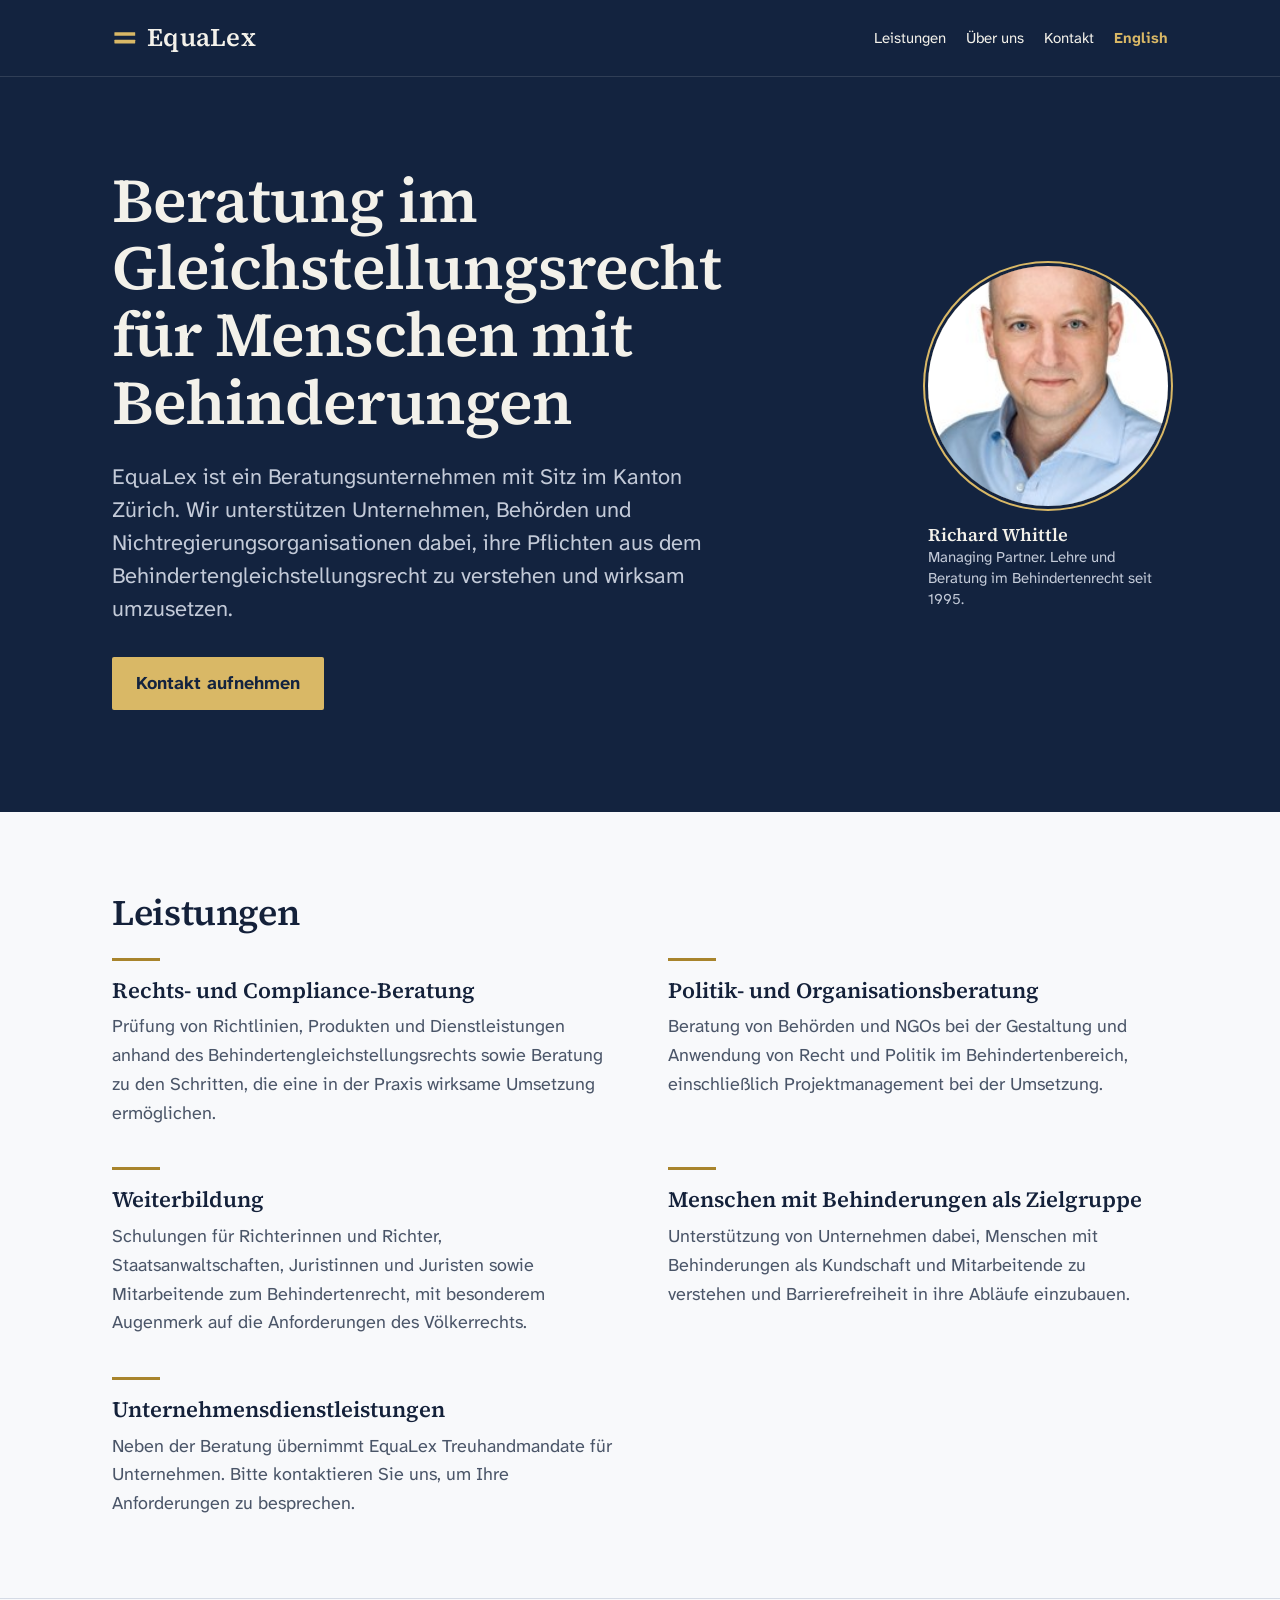
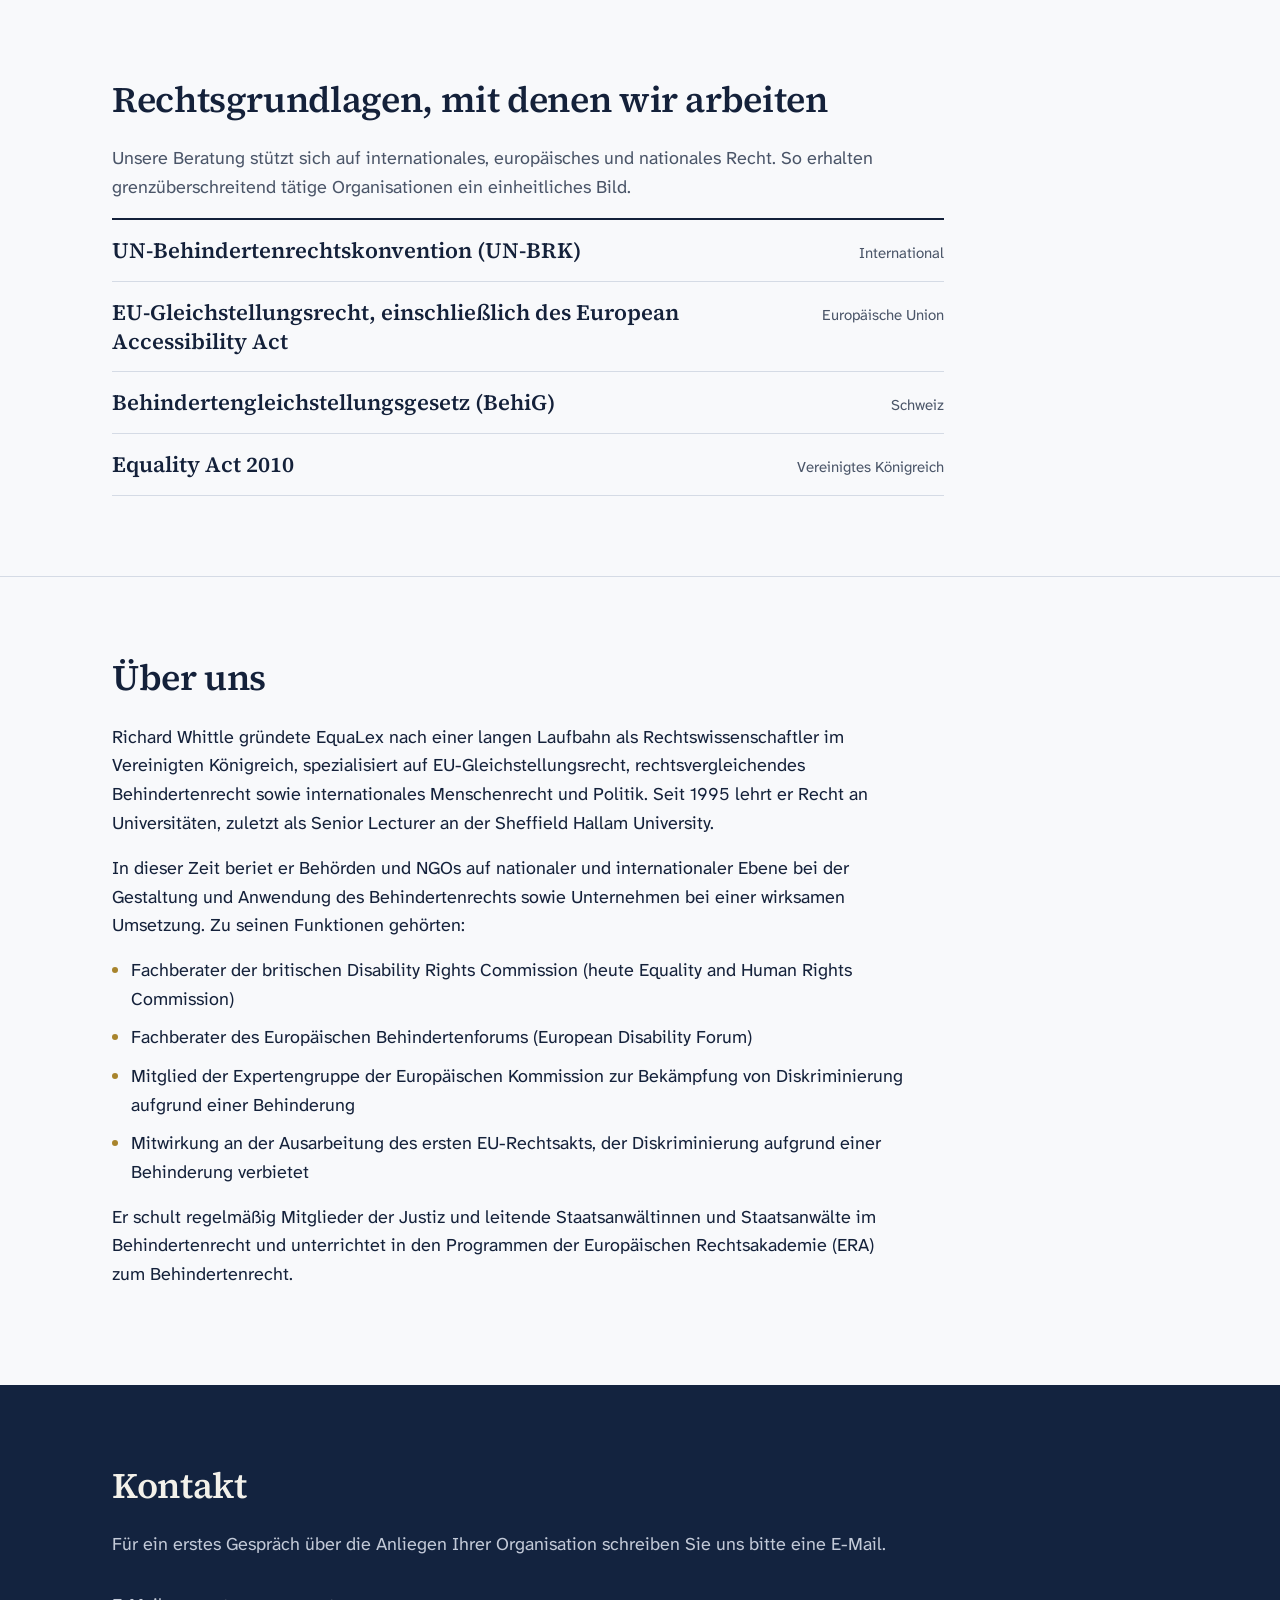
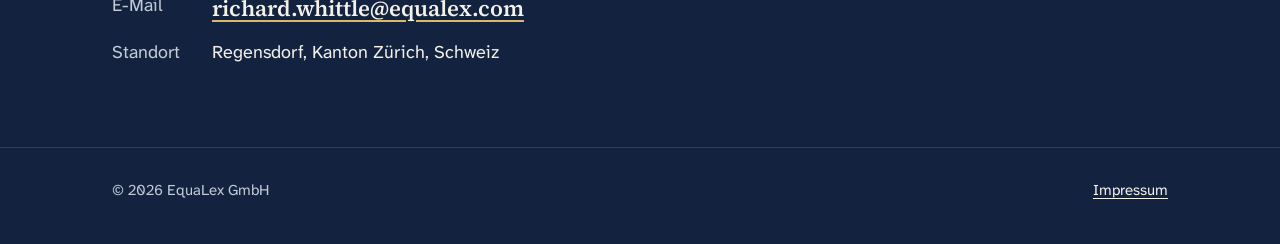
==== de/index.html @ 1d945322 "Use richard.whittle@equalex.com as contact address; add CNAME for equalex.com Co-Authored-By: Claude" ====
<!doctype html>
<html lang="de">
<head>
<meta charset="utf-8">
<meta name="viewport" content="width=device-width, initial-scale=1, viewport-fit=cover">
<title>EquaLex – Beratung im Behindertengleichstellungsrecht</title>
<meta name="description" content="EquaLex ist ein Schweizer Beratungsunternehmen für Unternehmen, Behörden und NGOs im Bereich Gleichstellungsrecht für Menschen mit Behinderungen.">
<meta name="theme-color" content="#13233f">
<link rel="alternate" hreflang="en" href="https://equalex.com/">
<link rel="alternate" hreflang="de" href="https://equalex.com/de/">
<link rel="alternate" hreflang="x-default" href="https://equalex.com/">
<link rel="icon" href="../assets/favicon.svg" type="image/svg+xml">
<link rel="preload" href="../assets/fonts/source-serif-4-latin-600-normal.woff2" as="font" type="font/woff2" crossorigin>
<link rel="stylesheet" href="../assets/style.css">
</head>
<body>
<a class="skip" href="#main">Zum Inhalt springen</a>
<div class="band">
<header class="site-header">
  <div class="wrap">
    <a class="wordmark" href="./" aria-label="EquaLex – Startseite"><svg viewBox="0 0 32 32" aria-hidden="true" focusable="false"><rect x="3" y="9" width="26" height="4.5" rx="0.5" fill="#d9b866"/><rect x="3" y="18.5" width="26" height="4.5" rx="0.5" fill="#d9b866"/></svg><span>EquaLex</span></a>
    <nav class="site-nav" aria-label="Hauptnavigation">
      <ul>
        <li><a href="#leistungen">Leistungen</a></li>
        <li><a href="#ueber-uns">Über uns</a></li>
        <li><a href="#kontakt">Kontakt</a></li>
        <li class="lang"><a href="../" hreflang="en" lang="en">English</a></li>
      </ul>
    </nav>
  </div>
</header>
<main id="main">
  <div class="wrap hero">
    <div>
      <h1>Beratung im Gleichstellungsrecht für Menschen mit Behinderungen</h1>
      <p class="intro">EquaLex ist ein Beratungsunternehmen mit Sitz im Kanton Zürich. Wir unterstützen Unternehmen, Behörden und Nichtregierungsorganisationen dabei, ihre Pflichten aus dem Behindertengleichstellungsrecht zu verstehen und wirksam umzusetzen.</p>
      <a class="button" href="#kontakt">Kontakt aufnehmen</a>
    </div>
    <figure>
      <img src="../assets/img/richard-whittle.jpg" alt="Porträt von Richard Whittle" width="200" height="200">
      <figcaption><strong>Richard Whittle</strong>Managing Partner. Lehre und Beratung im Behindertenrecht seit 1995.</figcaption>
    </figure>
  </div>
</div>

  <section id="leistungen" aria-labelledby="services-h">
    <div class="wrap">
      <h2 id="services-h">Leistungen</h2>
      <ul class="services">
        <li>
          <h3>Rechts- und Compliance-Beratung</h3>
          <p>Prüfung von Richtlinien, Produkten und Dienstleistungen anhand des Behindertengleichstellungsrechts sowie Beratung zu den Schritten, die eine in der Praxis wirksame Umsetzung ermöglichen.</p>
        </li>
        <li>
          <h3>Politik- und Organisationsberatung</h3>
          <p>Beratung von Behörden und NGOs bei der Gestaltung und Anwendung von Recht und Politik im Behindertenbereich, einschließlich Projektmanagement bei der Umsetzung.</p>
        </li>
        <li>
          <h3>Weiterbildung</h3>
          <p>Schulungen für Richterinnen und Richter, Staatsanwaltschaften, Juristinnen und Juristen sowie Mitarbeitende zum Behindertenrecht, mit besonderem Augenmerk auf die Anforderungen des Völkerrechts.</p>
        </li>
        <li>
          <h3>Menschen mit Behinderungen als Zielgruppe</h3>
          <p>Unterstützung von Unternehmen dabei, Menschen mit Behinderungen als Kundschaft und Mitarbeitende zu verstehen und Barrierefreiheit in ihre Abläufe einzubauen.</p>
        </li>
        <li>
          <h3>Unternehmensdienstleistungen</h3>
          <p>Neben der Beratung übernimmt EquaLex Treuhandmandate für Unternehmen. Bitte kontaktieren Sie uns, um Ihre Anforderungen zu besprechen.</p>
        </li>
      </ul>
    </div>
  </section>

  <section aria-labelledby="frameworks-h">
    <div class="wrap">
      <h2 id="frameworks-h">Rechtsgrundlagen, mit denen wir arbeiten</h2>
      <p class="lead">Unsere Beratung stützt sich auf internationales, europäisches und nationales Recht. So erhalten grenzüberschreitend tätige Organisationen ein einheitliches Bild.</p>
      <ul class="frameworks">
        <li><span class="name">UN-Behindertenrechtskonvention (UN-BRK)</span><span class="scope">International</span></li>
        <li><span class="name">EU-Gleichstellungsrecht, einschließlich des European Accessibility Act</span><span class="scope">Europäische Union</span></li>
        <li><span class="name">Behindertengleichstellungsgesetz (BehiG)</span><span class="scope">Schweiz</span></li>
        <li><span class="name">Equality Act 2010</span><span class="scope">Vereinigtes Königreich</span></li>
      </ul>
    </div>
  </section>

  <section id="ueber-uns" aria-labelledby="about-h">
    <div class="wrap">
      <h2 id="about-h">Über uns</h2>
      <div class="bio">
        <p>Richard Whittle gründete EquaLex nach einer langen Laufbahn als Rechtswissenschaftler im Vereinigten Königreich, spezialisiert auf EU-Gleichstellungsrecht, rechtsvergleichendes Behindertenrecht sowie internationales Menschenrecht und Politik. Seit 1995 lehrt er Recht an Universitäten, zuletzt als Senior Lecturer an der Sheffield Hallam University.</p>
        <p>In dieser Zeit beriet er Behörden und NGOs auf nationaler und internationaler Ebene bei der Gestaltung und Anwendung des Behindertenrechts sowie Unternehmen bei einer wirksamen Umsetzung. Zu seinen Funktionen gehörten:</p>
        <ul>
            <li>Fachberater der britischen Disability Rights Commission (heute Equality and Human Rights Commission)</li>
            <li>Fachberater des Europäischen Behindertenforums (European Disability Forum)</li>
            <li>Mitglied der Expertengruppe der Europäischen Kommission zur Bekämpfung von Diskriminierung aufgrund einer Behinderung</li>
            <li>Mitwirkung an der Ausarbeitung des ersten EU-Rechtsakts, der Diskriminierung aufgrund einer Behinderung verbietet</li>
        </ul>
        <p>Er schult regelmäßig Mitglieder der Justiz und leitende Staatsanwältinnen und Staatsanwälte im Behindertenrecht und unterrichtet in den Programmen der Europäischen Rechtsakademie (ERA) zum Behindertenrecht.</p>
      </div>
    </div>
  </section>

  <section id="kontakt" class="contact" aria-labelledby="contact-h">
    <div class="wrap">
      <h2 id="contact-h">Kontakt</h2>
      <p class="lead">Für ein erstes Gespräch über die Anliegen Ihrer Organisation schreiben Sie uns bitte eine E-Mail.</p>
      <dl>
        <dt>E-Mail</dt>
        <dd><a class="email" href="mailto:richard.whittle@equalex.com">richard.whittle@equalex.com</a></dd>
        <dt>Standort</dt>
        <dd>Regensdorf, Kanton Zürich, Schweiz</dd>
      </dl>
    </div>
  </section>
</main>
<footer class="site-footer">
  <div class="wrap">
    <p>© 2026 EquaLex GmbH</p>
    <p><a href="impressum.html">Impressum</a></p>
  </div>
</footer>
</body>
</html>
---- assets/style.css ----
/* Layout: navy "chambers" band for header + hero, then a single left-aligned reading column;
   services in two columns under short gold rules; frameworks set like a table of authorities. */
@font-face { font-family: "Atkinson Hyperlegible Next"; font-weight: 400; font-style: normal; font-display: swap;
  src: url("fonts/atkinson-hyperlegible-next-latin-400-normal.woff2") format("woff2"),
       url("fonts/atkinson-hyperlegible-next-latin-ext-400-normal.woff2") format("woff2"); }
@font-face { font-family: "Atkinson Hyperlegible Next"; font-weight: 700; font-style: normal; font-display: swap;
  src: url("fonts/atkinson-hyperlegible-next-latin-700-normal.woff2") format("woff2"),
       url("fonts/atkinson-hyperlegible-next-latin-ext-700-normal.woff2") format("woff2"); }
@font-face { font-family: "Source Serif 4"; font-weight: 600; font-style: normal; font-display: swap;
  src: url("fonts/source-serif-4-latin-600-normal.woff2") format("woff2"),
       url("fonts/source-serif-4-latin-ext-600-normal.woff2") format("woff2"); }

:root {
  /* Colour (all text pairs at WCAG AAA, 7:1 or better) */
  --paper: #f8f9fb;
  --ink: #14213a;
  --ink-soft: #4a5568;
  --link: #1d4b8f;
  --rule: #d5dbe5;
  --gold-rule: #a8842c;
  --band: #13233f;
  --band-ink: #f3f1ea;
  --band-soft: #c3cad8;
  --gold: #d9b866;
  --focus: #c2410c;
  --band-focus: #ffd27a;
  /* Type */
  --serif: "Source Serif 4", "Source Serif Pro", Georgia, "Times New Roman", serif;
  --sans: "Atkinson Hyperlegible Next", "Atkinson Hyperlegible", Verdana, "Segoe UI", sans-serif;
  --measure: 66ch;
  --step--1: 0.9375rem;
  --step-0: 1.125rem;
  --step-1: 1.375rem;
  --step-2: clamp(1.75rem, 1.4rem + 1.4vw, 2.25rem);
  --step-3: clamp(2.3rem, 1.5rem + 3.6vw, 3.9rem);
  color-scheme: light;
}
@media (prefers-color-scheme: dark) {
  :root:not([data-theme="light"]) {
    --paper: #0f1a2c; --ink: #e9edf3; --ink-soft: #aab4c5; --link: #9cc0ff; --rule: #273652;
    --gold-rule: #b8964a; --band: #0a1322; --band-ink: #f3f1ea; --band-soft: #c3cad8; --gold: #d9b866;
    --focus: #ffb37a; --band-focus: #ffd27a; color-scheme: dark;
  }
}
:root[data-theme="dark"] {
  --paper: #0f1a2c; --ink: #e9edf3; --ink-soft: #aab4c5; --link: #9cc0ff; --rule: #273652;
  --gold-rule: #b8964a; --band: #0a1322; --band-ink: #f3f1ea; --band-soft: #c3cad8; --gold: #d9b866;
  --focus: #ffb37a; --band-focus: #ffd27a; color-scheme: dark;
}

*, *::before, *::after { box-sizing: border-box; }
body {
  margin: 0;
  background: var(--paper);
  color: var(--ink);
  font-family: var(--sans);
  font-size: var(--step-0);
  line-height: 1.6;
  -webkit-text-size-adjust: 100%;
}
img { max-width: 100%; height: auto; }
.wrap { max-width: 72rem; margin-inline: auto; padding-inline: clamp(1rem, 4vw, 3rem); }

a { color: var(--link); text-underline-offset: 0.18em; text-decoration-thickness: 0.08em; }
a:hover { text-decoration-thickness: 0.16em; }
:focus-visible { outline: 3px solid var(--focus); outline-offset: 3px; border-radius: 2px; }

.skip { position: absolute; left: 1rem; top: -100px; z-index: 10; background: var(--gold); color: var(--band);
  font-weight: 700; padding: 0.7rem 1rem; }
.skip:focus { top: calc(env(safe-area-inset-top, 0px) + 1rem); }

h1, h2, h3 { font-family: var(--serif); font-weight: 600; text-wrap: balance; }
h2 { font-size: var(--step-2); line-height: 1.15; margin: 0 0 1.5rem; letter-spacing: -0.01em; }
h3 { font-size: var(--step-1); line-height: 1.25; margin: 0 0 0.5rem; }
p { margin: 0 0 1rem; }

/* ---------- Navy band: header + hero ---------- */
.band { background: var(--band); color: var(--band-ink); }
.band a { color: var(--band-ink); }
.band :focus-visible { outline-color: var(--band-focus); }

.site-header .wrap {
  display: flex; flex-wrap: wrap; align-items: center; justify-content: space-between;
  gap: 0.5rem 2rem; padding-block: 1rem;
}
.site-header { border-bottom: 1px solid rgb(255 255 255 / 0.12); }

/* Wordmark: two equal bars (equality) beside the name set in the serif */
.wordmark { display: inline-flex; align-items: center; gap: 0.6rem; text-decoration: none; color: var(--band-ink);
  min-height: 44px; }
.wordmark svg { width: 1.6rem; height: 1.6rem; flex: none; }
.wordmark span { font-family: var(--serif); font-weight: 600; font-size: 1.6rem; letter-spacing: 0.01em; line-height: 1; }

.site-nav ul { display: flex; flex-wrap: wrap; gap: 0 1.25rem; list-style: none; margin: 0; padding: 0; font-size: var(--step--1); }
.site-nav a { display: inline-flex; align-items: center; min-height: 44px; text-decoration: none; }
.site-nav a:hover { text-decoration: underline; text-decoration-color: var(--gold); }
.site-nav .lang a { color: var(--gold); font-weight: 700; }

.hero { display: grid; gap: 2rem 4rem; align-items: center; padding-block: clamp(2.5rem, 7vw, 6rem) clamp(3rem, 8vw, 6.5rem);
  grid-template-columns: minmax(0, 1fr); }
@media (min-width: 52rem) { .hero { grid-template-columns: minmax(0, 1fr) 15rem; } }
.hero h1 { font-size: var(--step-3); line-height: 1.08; letter-spacing: -0.015em; margin: 0 0 1.5rem; max-width: 18ch; }
.hero .intro { font-size: var(--step-1); line-height: 1.5; color: var(--band-soft); max-width: 40rem; margin: 0 0 2rem; }
.hero .button { display: inline-flex; align-items: center; min-height: 48px; padding: 0.75rem 1.5rem;
  background: var(--gold); color: var(--band); font-weight: 700; text-decoration: none; border-radius: 2px; }
.hero .button:hover { text-decoration: underline; }

.hero figure { margin: 0; order: -1; }
@media (min-width: 52rem) { .hero figure { order: 0; } }
.hero figure img { display: block; width: 7.5rem; aspect-ratio: 1; object-fit: cover; border-radius: 50%;
  box-shadow: 0 0 0 3px var(--band), 0 0 0 5px var(--gold); }
@media (min-width: 52rem) { .hero figure img { width: 100%; } }
.hero figcaption { margin-top: 1rem; font-size: var(--step--1); color: var(--band-soft); line-height: 1.4; }
.hero figcaption strong { display: block; color: var(--band-ink); font-family: var(--serif); font-weight: 600; font-size: var(--step-0); }
@media (max-width: 51.99rem) {
  .hero figure { display: flex; align-items: center; gap: 1rem; }
  .hero figcaption { margin: 0; }
}

/* ---------- Content sections ---------- */
section { padding-block: clamp(3rem, 7vw, 5rem); }
section + section { border-top: 1px solid var(--rule); }
.lead { max-width: var(--measure); color: var(--ink-soft); }

.services { list-style: none; margin: 0; padding: 0; display: grid; gap: 2.5rem 3.5rem;
  grid-template-columns: repeat(auto-fit, minmax(min(100%, 26rem), 1fr)); }
.services li { min-width: 0; }
.services li::before { content: ""; display: block; width: 3rem; height: 3px; background: var(--gold-rule); margin-bottom: 1rem; }
.services p { color: var(--ink-soft); margin: 0; max-width: 52ch; }

/* Table of authorities */
.frameworks { list-style: none; margin: 0; padding: 0; max-width: 52rem; }
.frameworks li { display: grid; grid-template-columns: minmax(0, 1fr) auto; gap: 0.15rem 2rem; align-items: baseline;
  padding-block: 1rem; border-bottom: 1px solid var(--rule); }
.frameworks li:first-child { border-top: 2px solid var(--ink); }
.frameworks .name { font-family: var(--serif); font-weight: 600; font-size: var(--step-1); line-height: 1.3; }
.frameworks .scope { color: var(--ink-soft); font-size: var(--step--1); text-align: right; }
@media (max-width: 34rem) {
  .frameworks li { grid-template-columns: 1fr; }
  .frameworks .scope { text-align: left; }
}

.bio { max-width: var(--measure); }
.bio ul { padding-left: 1.2rem; margin: 0 0 1rem; }
.bio li { margin-bottom: 0.6rem; }
.bio li::marker { color: var(--gold-rule); }

/* Contact: back on the navy band */
.contact { background: var(--band); color: var(--band-ink); border-top: 0; }
.contact .lead { color: var(--band-soft); }
.contact a { color: var(--band-ink); }
.contact :focus-visible { outline-color: var(--band-focus); }
.contact dl { display: grid; grid-template-columns: max-content minmax(0, 1fr); gap: 0.75rem 2rem; margin: 2rem 0 0; }
.contact dt { color: var(--band-soft); }
.contact dd { margin: 0; overflow-wrap: anywhere; }
.contact .email { font-family: var(--serif); font-weight: 600; font-size: var(--step-1); text-decoration-color: var(--gold); }

/* Legal pages */
.legal { padding-block: clamp(2.5rem, 6vw, 4rem); }
.legal h1 { font-size: var(--step-2); margin: 0 0 2rem; }
.legal h2 { font-size: var(--step-1); margin: 2rem 0 0.75rem; }
.legal p, .legal address { max-width: var(--measure); font-style: normal; }

/* Footer */
.site-footer { background: var(--band); color: var(--band-soft); font-size: var(--step--1);
  border-top: 1px solid rgb(255 255 255 / 0.12); }
.site-footer .wrap { display: flex; flex-wrap: wrap; align-items: center; justify-content: space-between; gap: 0.5rem 2rem; padding-block: 1.25rem 2rem; }
.site-footer p { margin: 0; }
.site-footer a { color: var(--band-ink); display: inline-flex; min-height: 44px; align-items: center; }
.site-footer :focus-visible { outline-color: var(--band-focus); }
main + .site-footer { margin-top: 0; }

@media (prefers-reduced-motion: no-preference) { html { scroll-behavior: smooth; } }
@media (forced-colors: active) {
  .wordmark svg rect { fill: CanvasText; }
  .services li::before { background: CanvasText; }
}
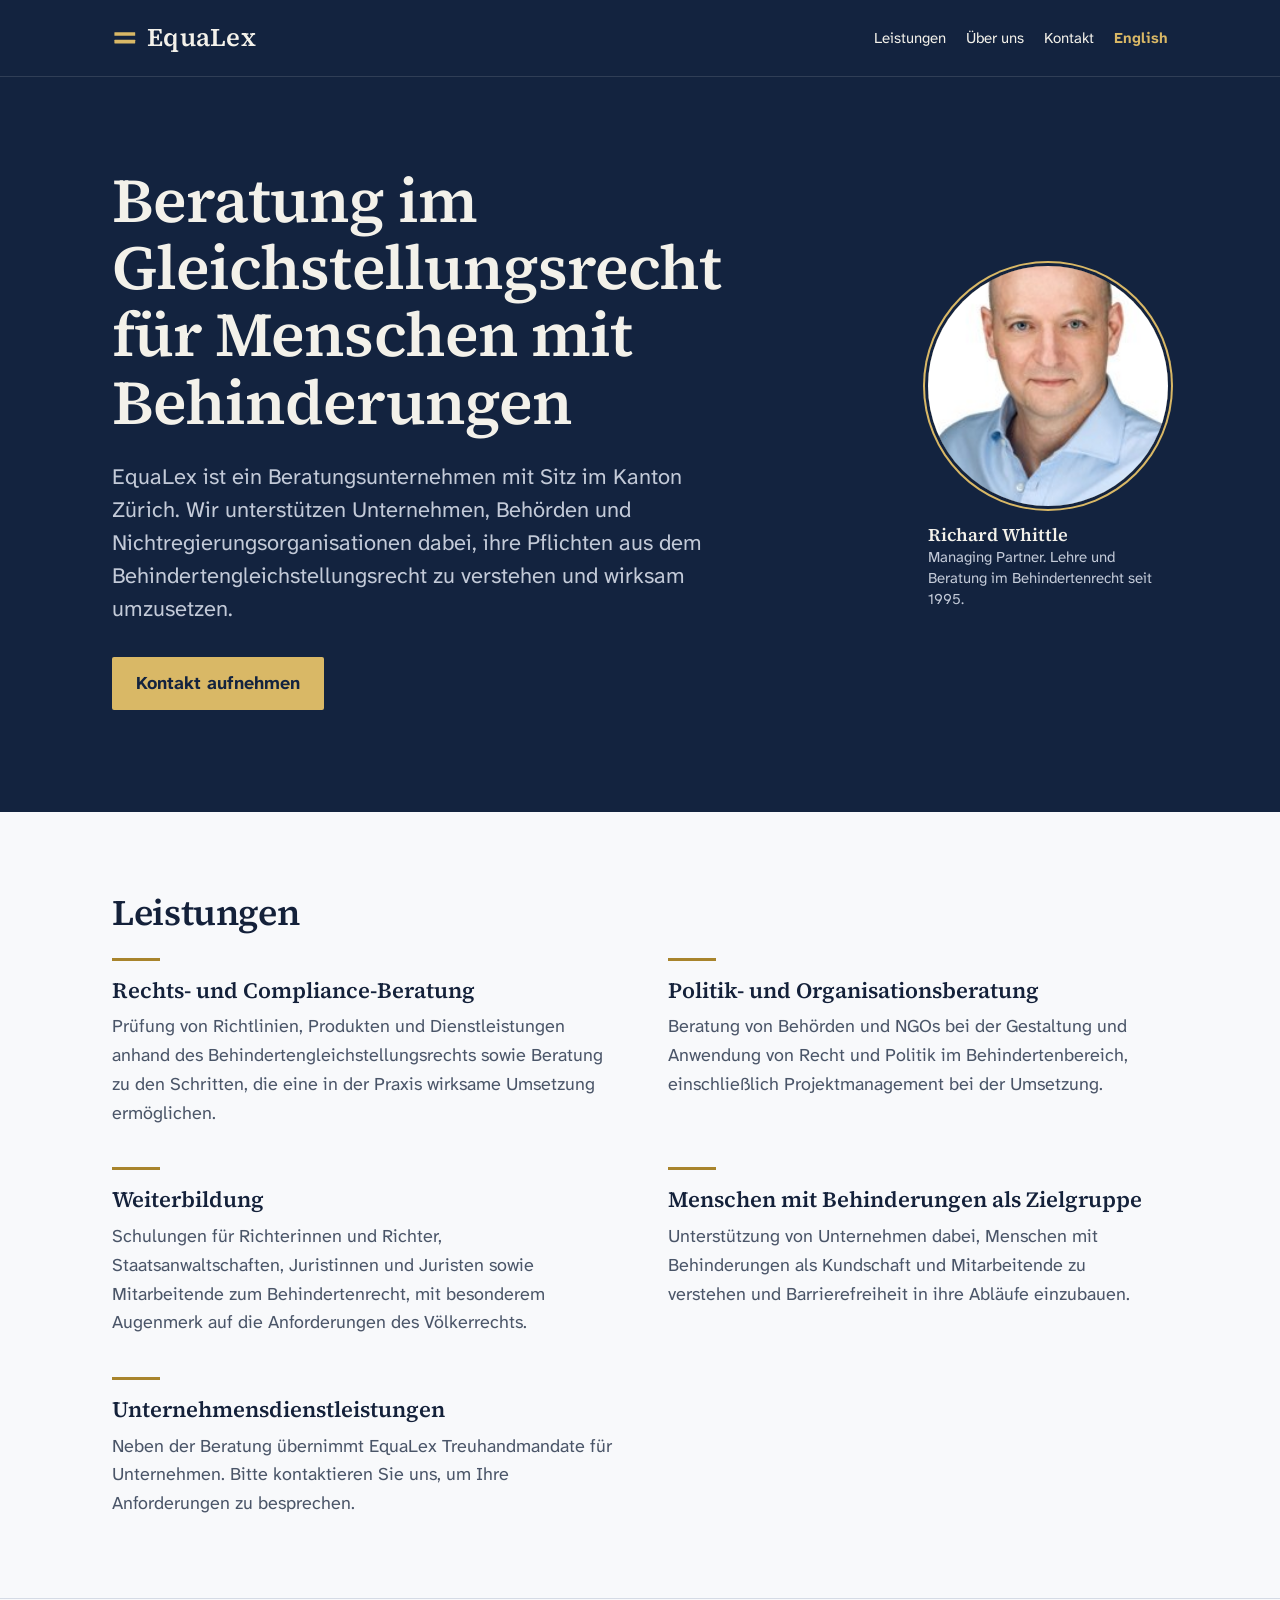
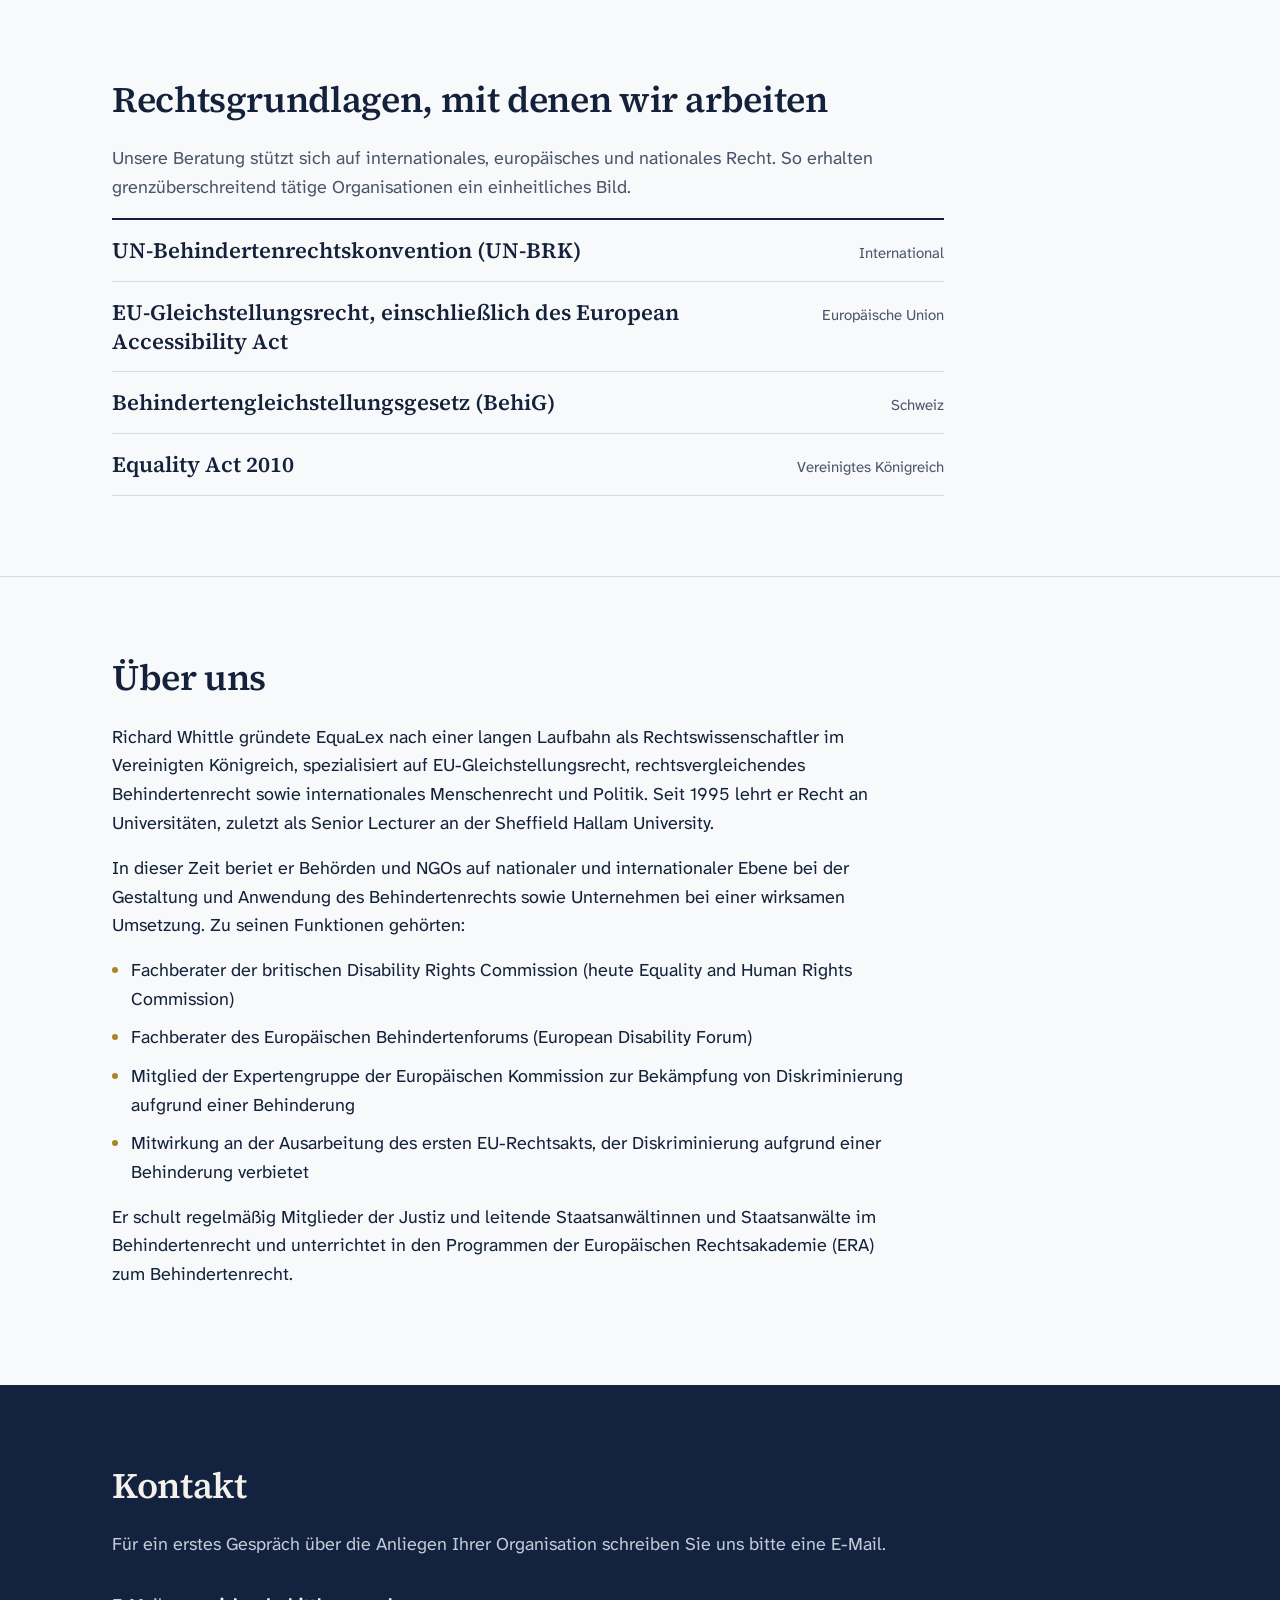
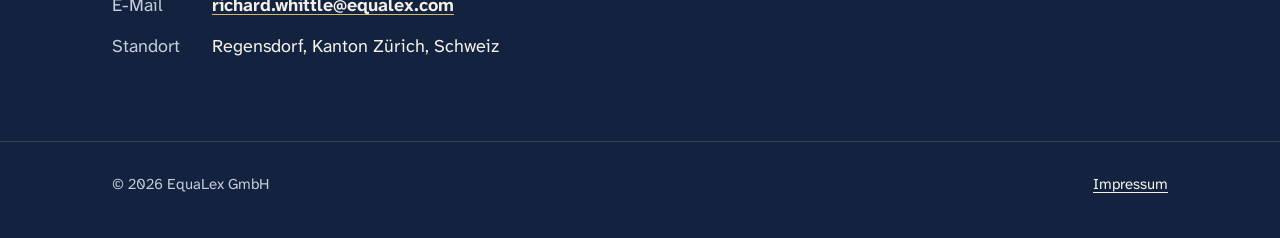
==== commit f315521e: "Fix oversized, mid-word-wrapping email in contact section on phones Co-Authored-By: Claude Opus 5.5 " ====
--- a/de/index.html
+++ b/de/index.html
@@ -107,7 +107,7 @@
       <p class="lead">Für ein erstes Gespräch über die Anliegen Ihrer Organisation schreiben Sie uns bitte eine E-Mail.</p>
       <dl>
         <dt>E-Mail</dt>
-        <dd><a class="email" href="mailto:richard.whittle@equalex.com">richard.whittle@equalex.com</a></dd>
+        <dd><a class="email" href="mailto:richard.whittle@equalex.com">richard.whittle@<wbr>equalex.com</a></dd>
         <dt>Standort</dt>
         <dd>Regensdorf, Kanton Zürich, Schweiz</dd>
       </dl>
--- a/assets/style.css
+++ b/assets/style.css
@@ -150,10 +150,15 @@
 .contact .lead { color: var(--band-soft); }
 .contact a { color: var(--band-ink); }
 .contact :focus-visible { outline-color: var(--band-focus); }
-.contact dl { display: grid; grid-template-columns: max-content minmax(0, 1fr); gap: 0.75rem 2rem; margin: 2rem 0 0; }
+.contact dl { display: grid; grid-template-columns: minmax(0, 1fr); gap: 0.15rem; margin: 2rem 0 0; }
+.contact dd + dt { margin-top: 1rem; }
+@media (min-width: 40rem) {
+  .contact dl { grid-template-columns: max-content minmax(0, 1fr); gap: 0.75rem 2rem; align-items: baseline; }
+  .contact dd + dt { margin-top: 0; }
+}
 .contact dt { color: var(--band-soft); }
-.contact dd { margin: 0; overflow-wrap: anywhere; }
-.contact .email { font-family: var(--serif); font-weight: 600; font-size: var(--step-1); text-decoration-color: var(--gold); }
+.contact dd { margin: 0; overflow-wrap: break-word; }
+.contact .email { font-weight: 700; font-size: var(--step-0); text-decoration-color: var(--gold); }
 
 /* Legal pages */
 .legal { padding-block: clamp(2.5rem, 6vw, 4rem); }
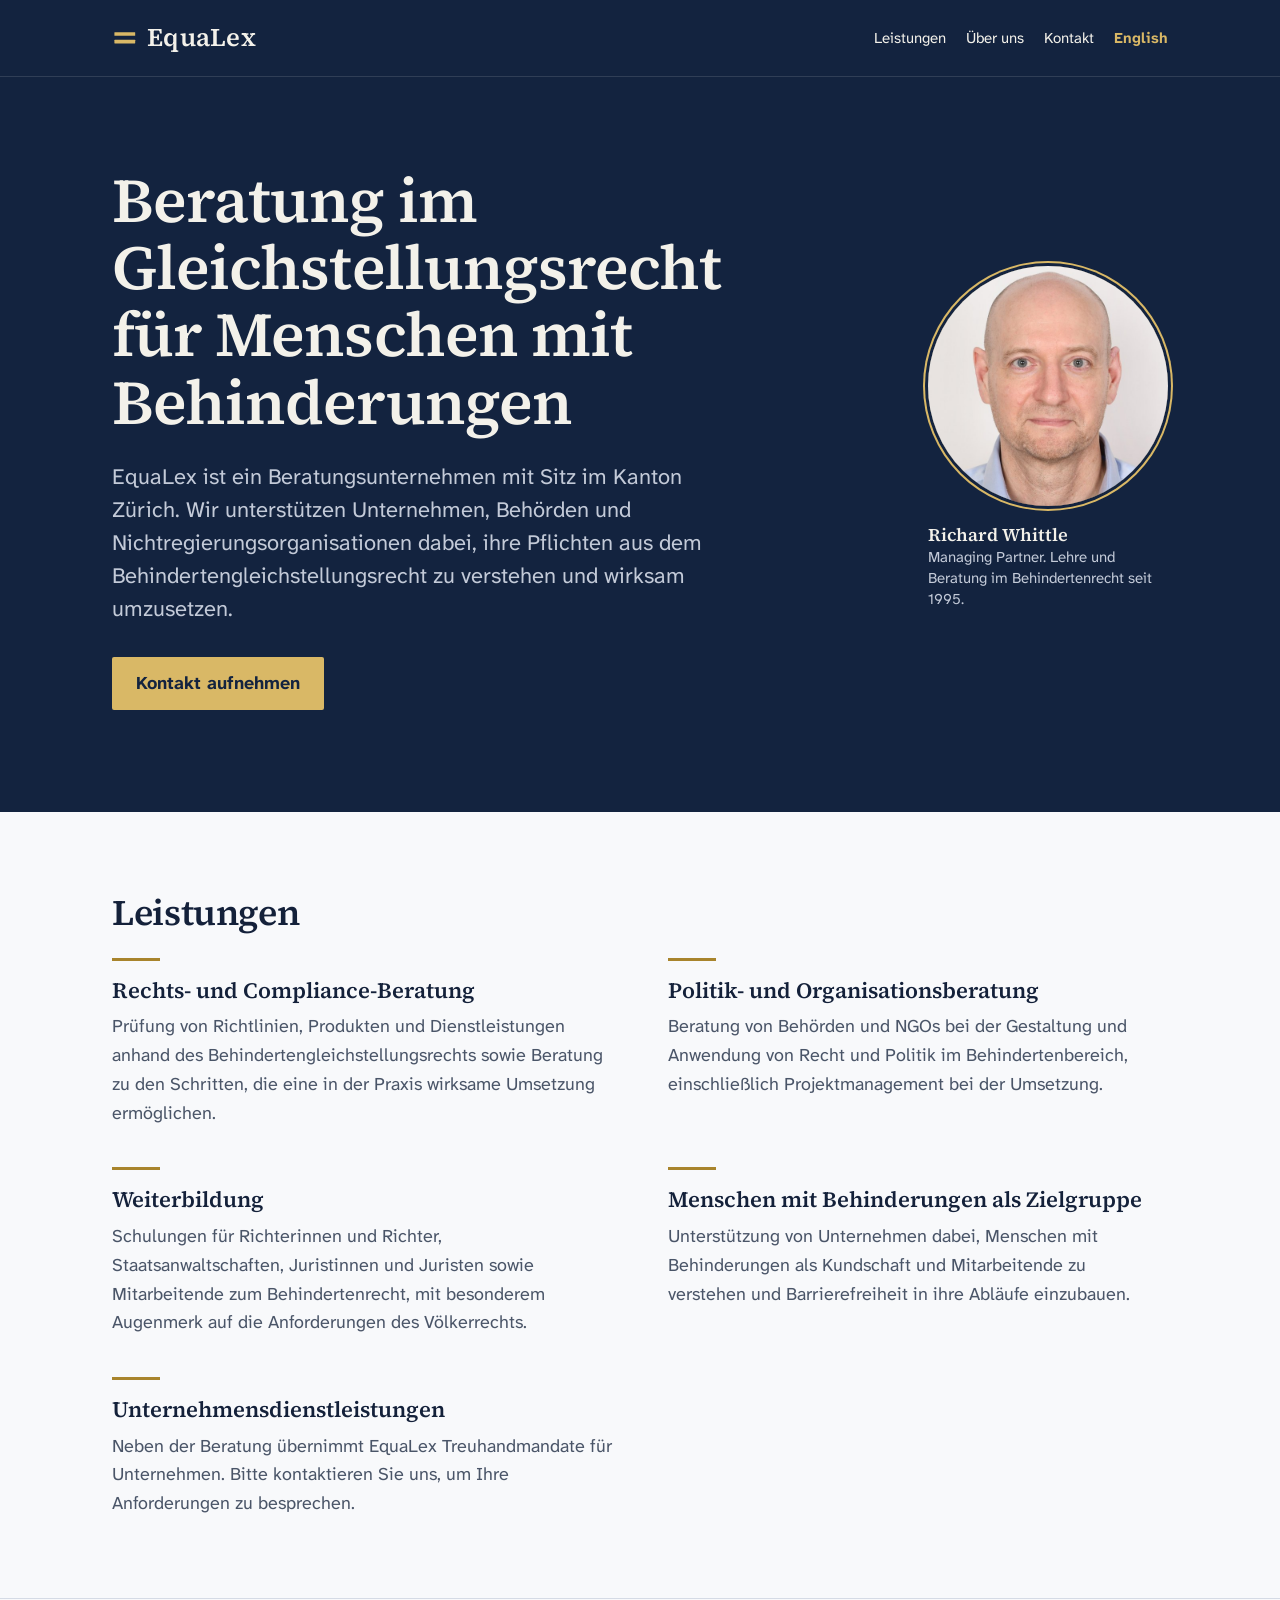
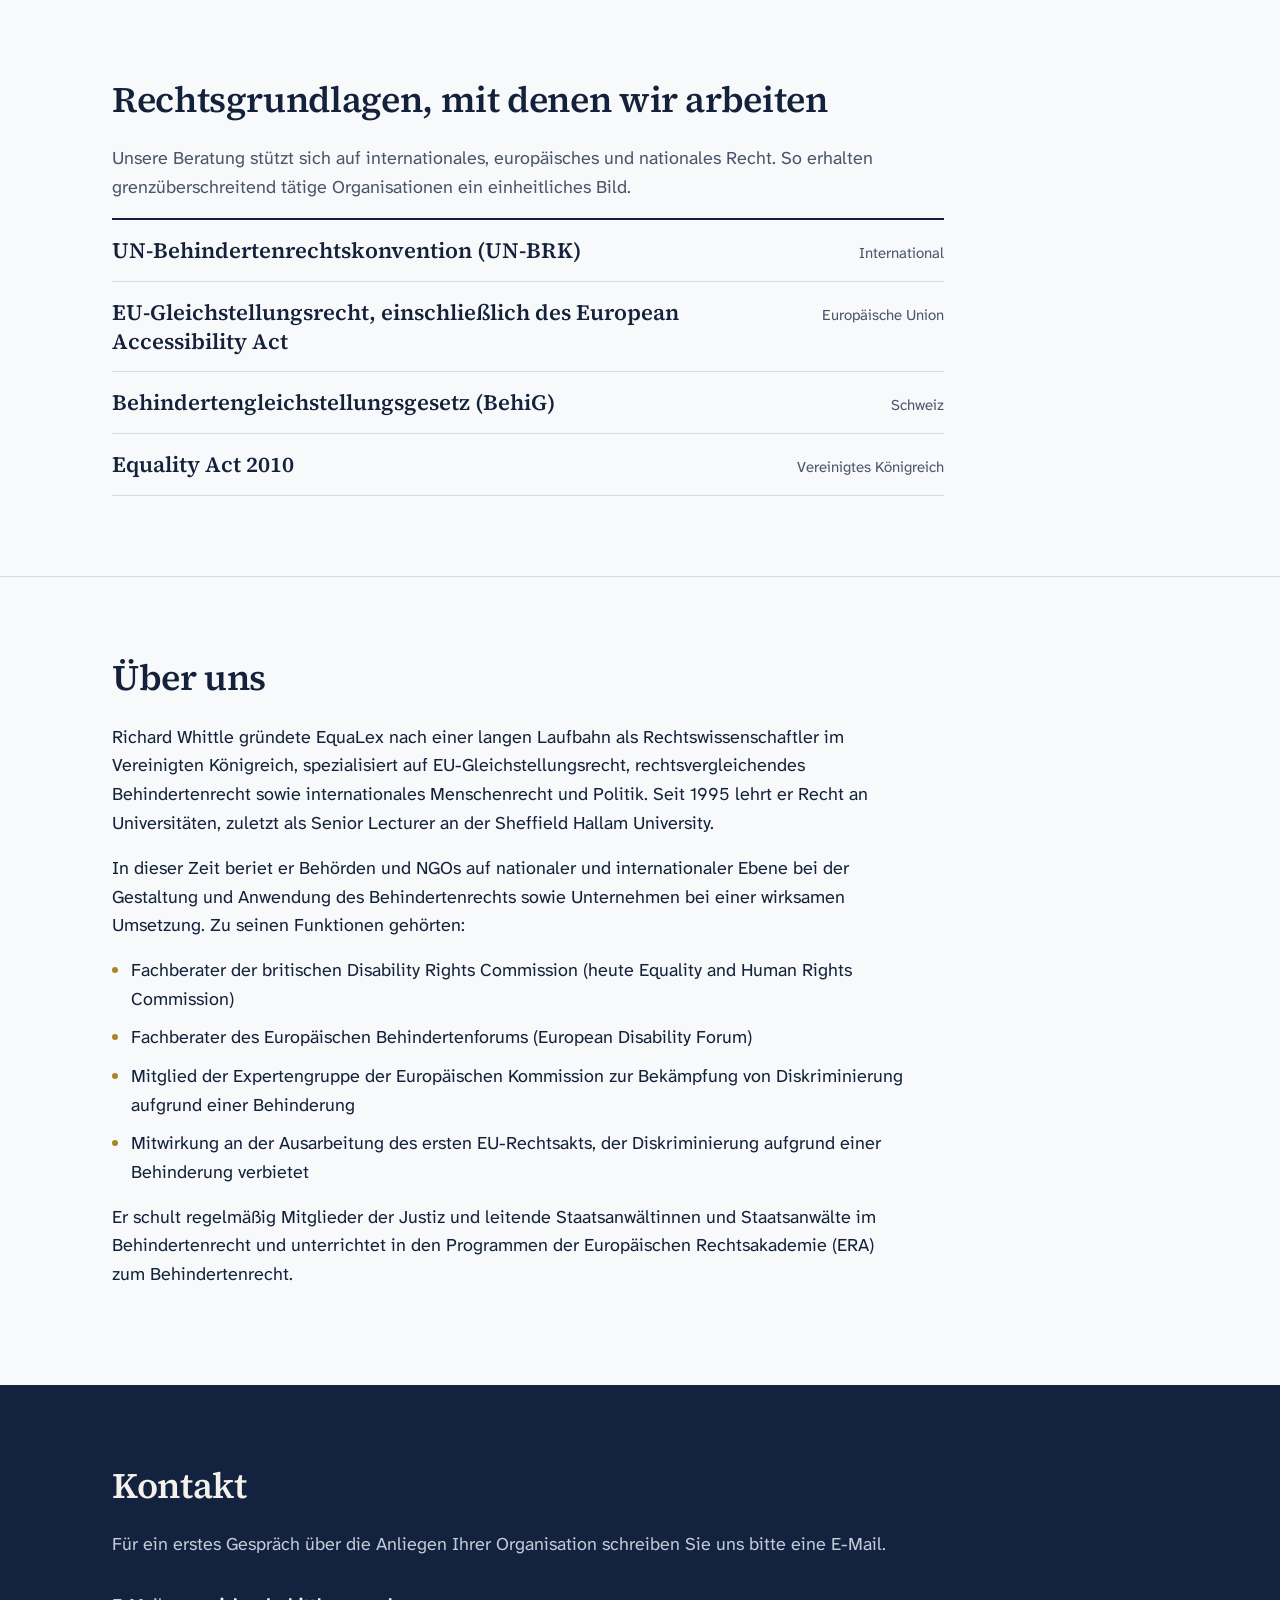
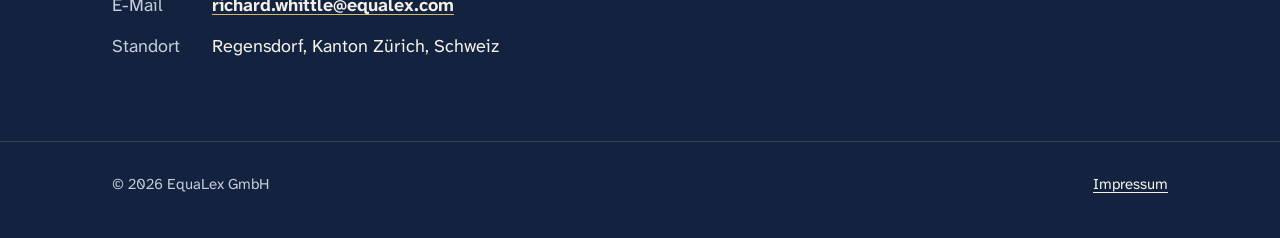
==== commit 80b2094e: "Replace portrait with new, higher-resolution photo Co-Authored-By: Claude Opus 5.5 <noreply@anthropi" ====
--- a/de/index.html
+++ b/de/index.html
@@ -11,7 +11,7 @@
 <link rel="alternate" hreflang="x-default" href="https://equalex.com/">
 <link rel="icon" href="../assets/favicon.svg" type="image/svg+xml">
 <link rel="preload" href="../assets/fonts/source-serif-4-latin-600-normal.woff2" as="font" type="font/woff2" crossorigin>
-<link rel="stylesheet" href="../assets/style.css">
+<link rel="stylesheet" href="../assets/style.css?v=63ba7a40">
 </head>
 <body>
 <a class="skip" href="#main">Zum Inhalt springen</a>
@@ -37,7 +37,7 @@
       <a class="button" href="#kontakt">Kontakt aufnehmen</a>
     </div>
     <figure>
-      <img src="../assets/img/richard-whittle.jpg" alt="Porträt von Richard Whittle" width="200" height="200">
+      <img src="../assets/img/richard-whittle-2026.jpg" alt="Porträt von Richard Whittle" width="600" height="600">
       <figcaption><strong>Richard Whittle</strong>Managing Partner. Lehre und Beratung im Behindertenrecht seit 1995.</figcaption>
     </figure>
   </div>
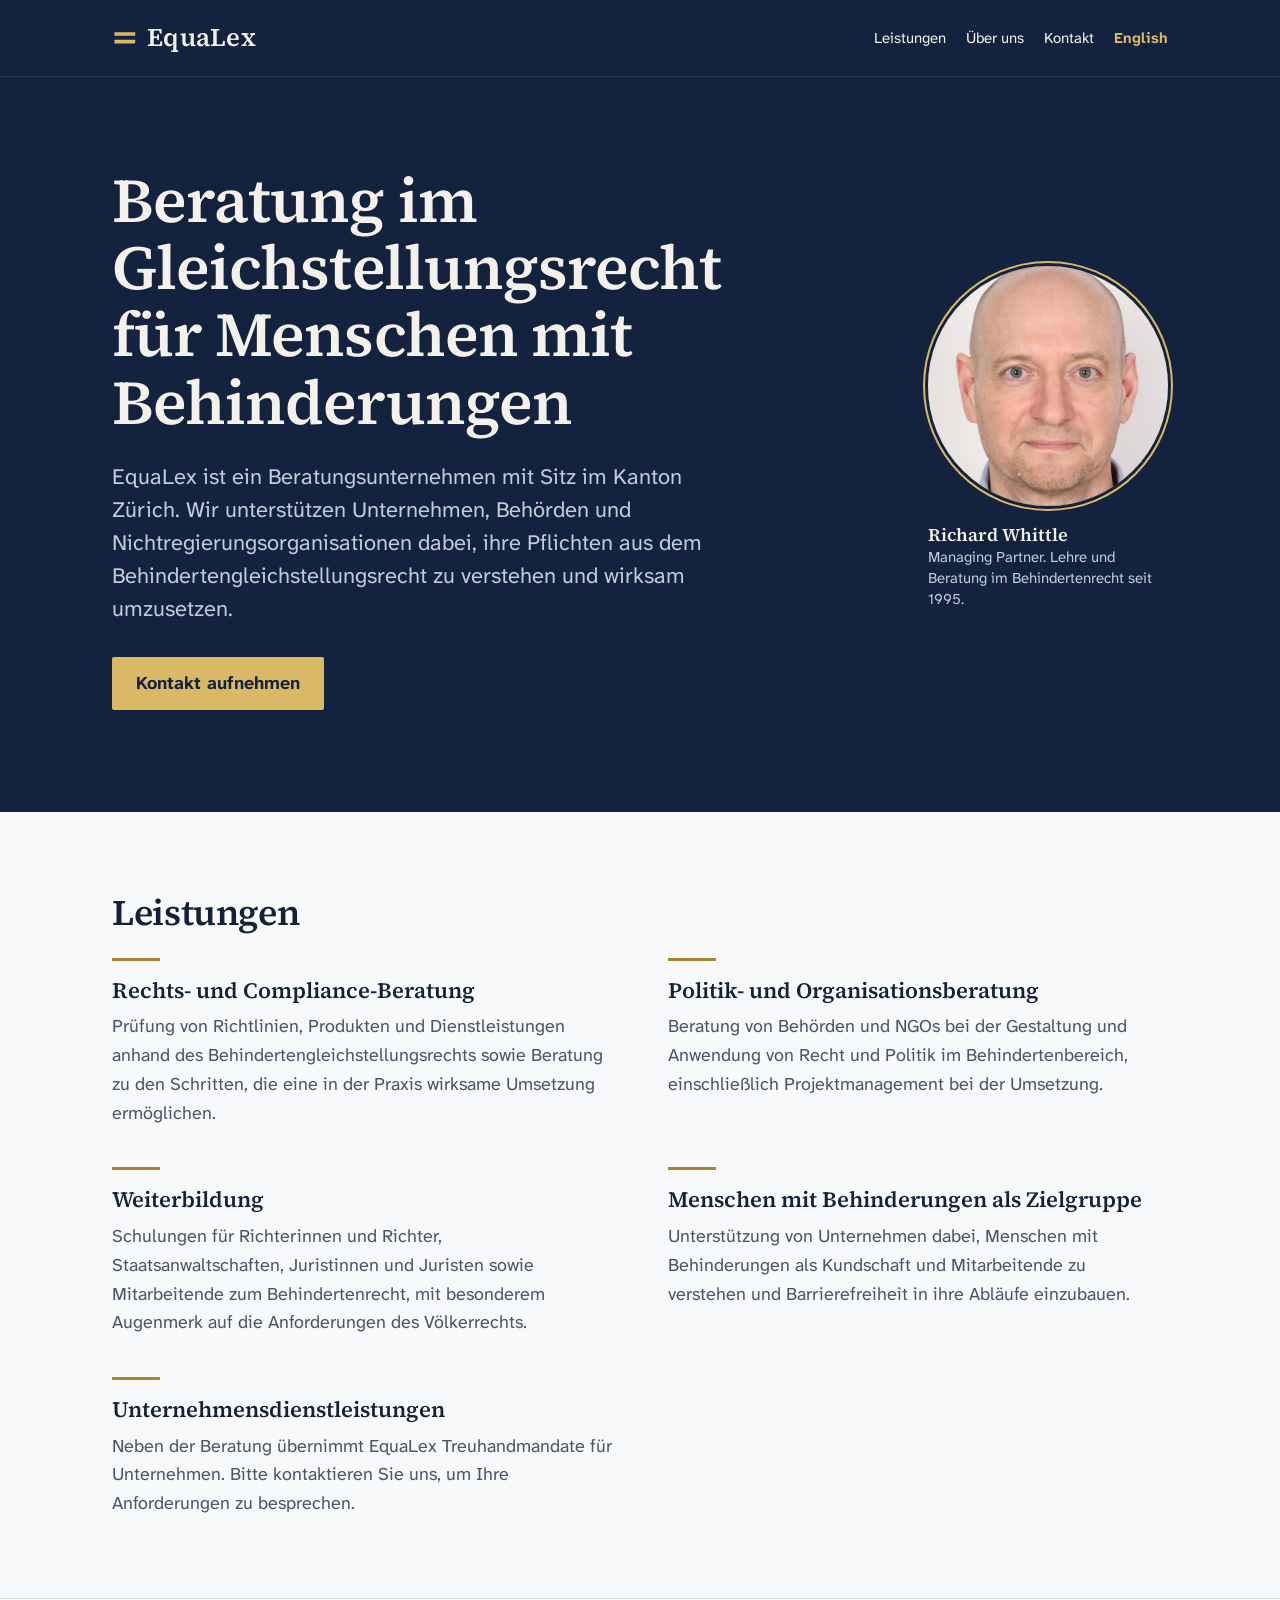
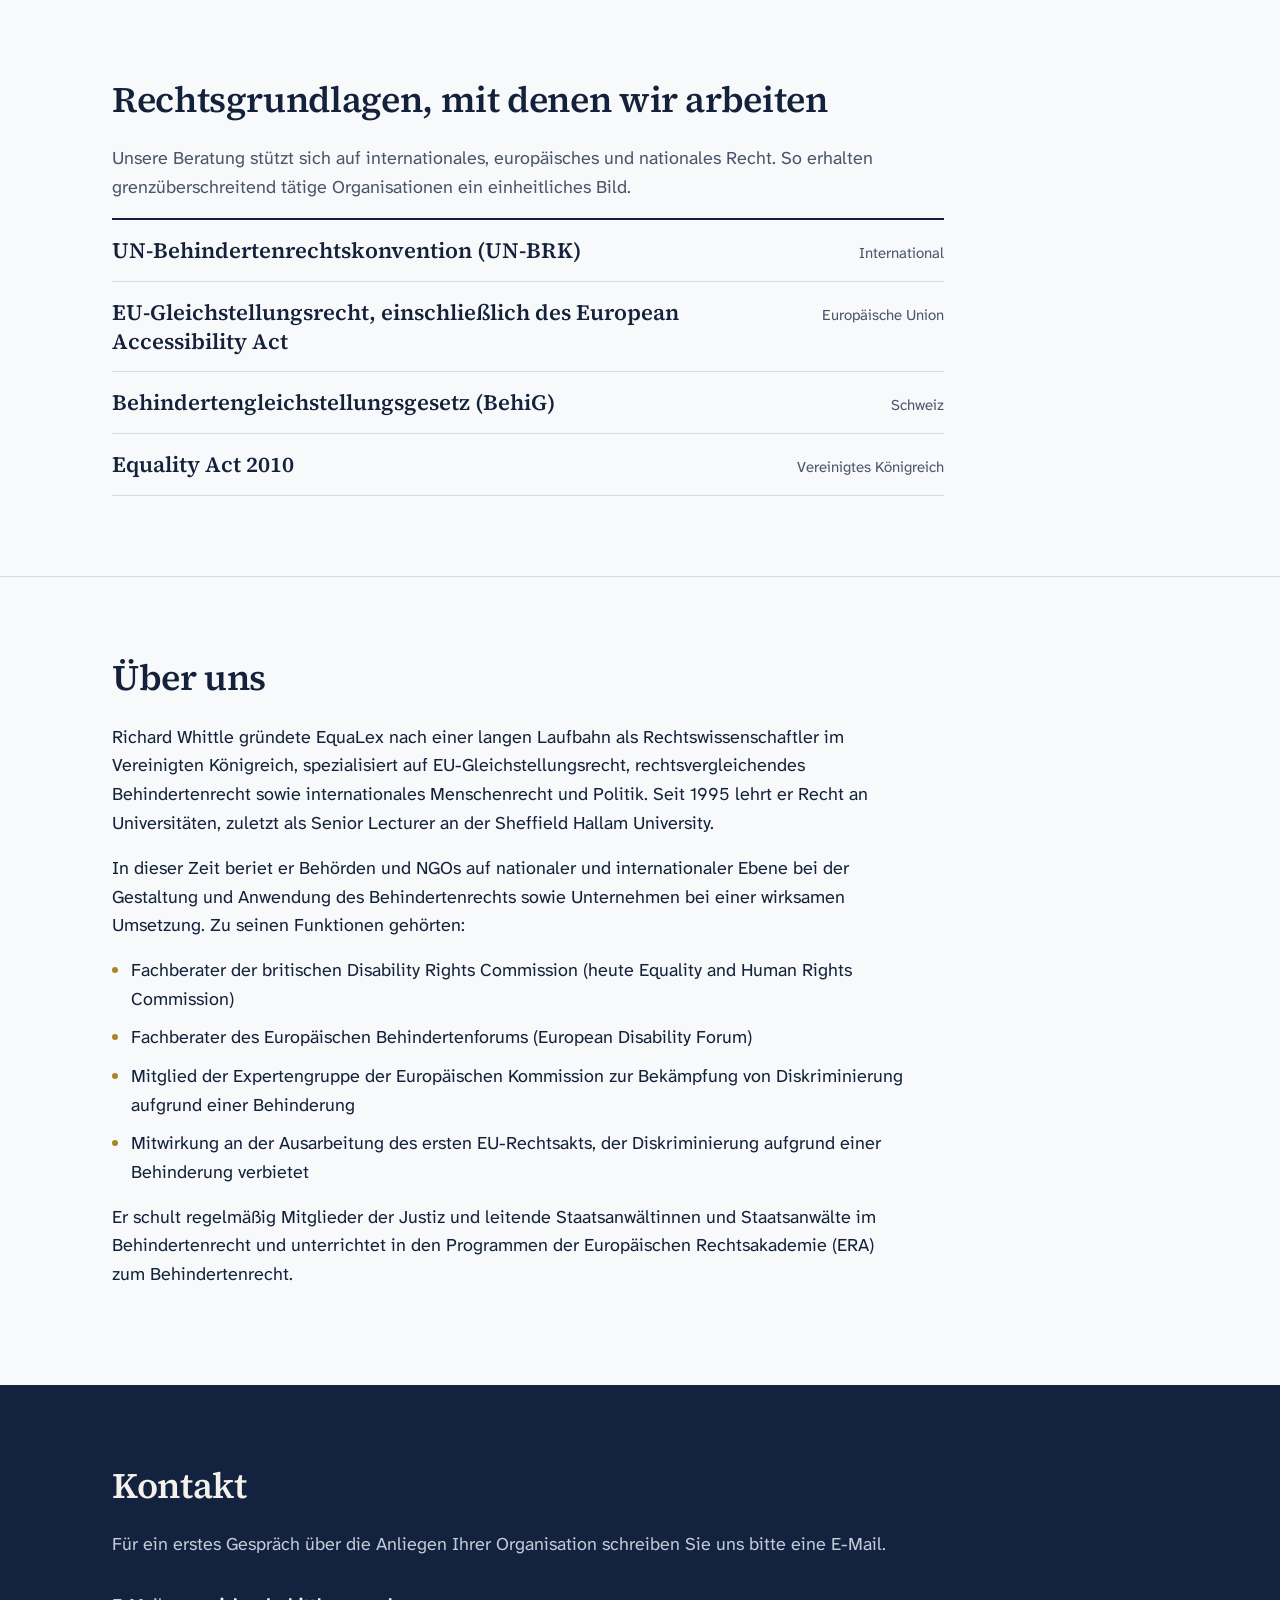
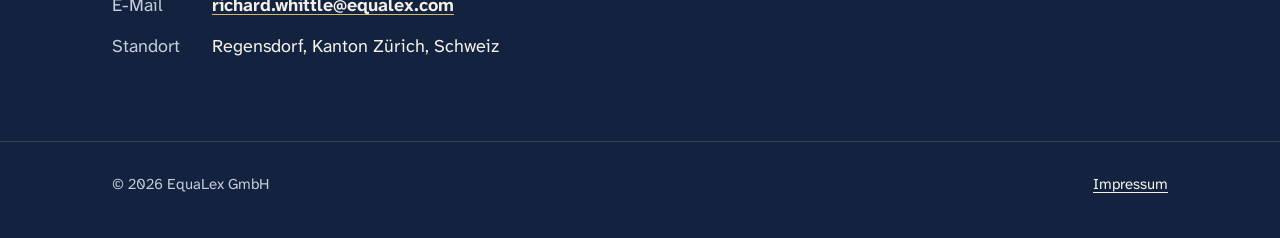
==== commit bf8ae43b: "Crop portrait tighter on the face Co-Authored-By: Claude Opus 5.5 <noreply@anthropic.com> Claude-Ses" ====
--- a/de/index.html
+++ b/de/index.html
@@ -37,7 +37,7 @@
       <a class="button" href="#kontakt">Kontakt aufnehmen</a>
     </div>
     <figure>
-      <img src="../assets/img/richard-whittle-2026.jpg" alt="Porträt von Richard Whittle" width="600" height="600">
+      <img src="../assets/img/richard-whittle-portrait.jpg" alt="Porträt von Richard Whittle" width="600" height="600">
       <figcaption><strong>Richard Whittle</strong>Managing Partner. Lehre und Beratung im Behindertenrecht seit 1995.</figcaption>
     </figure>
   </div>
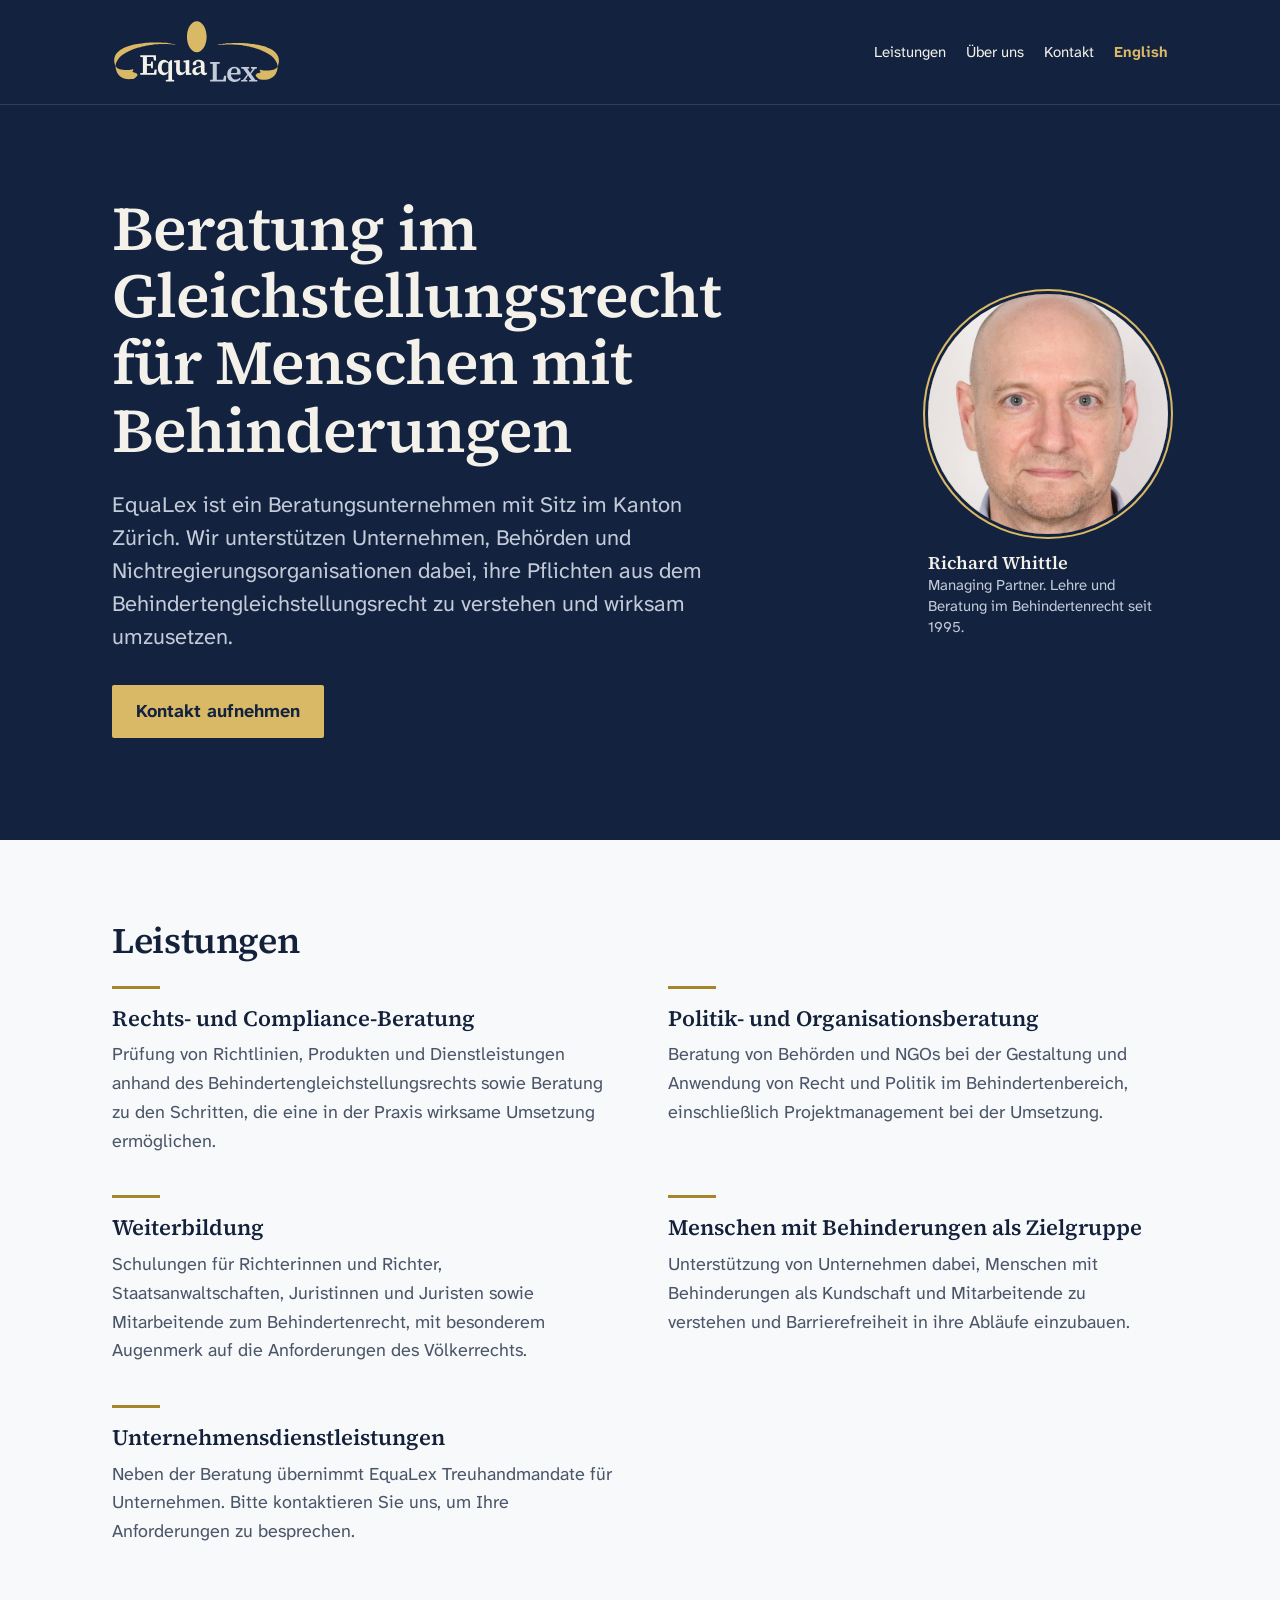
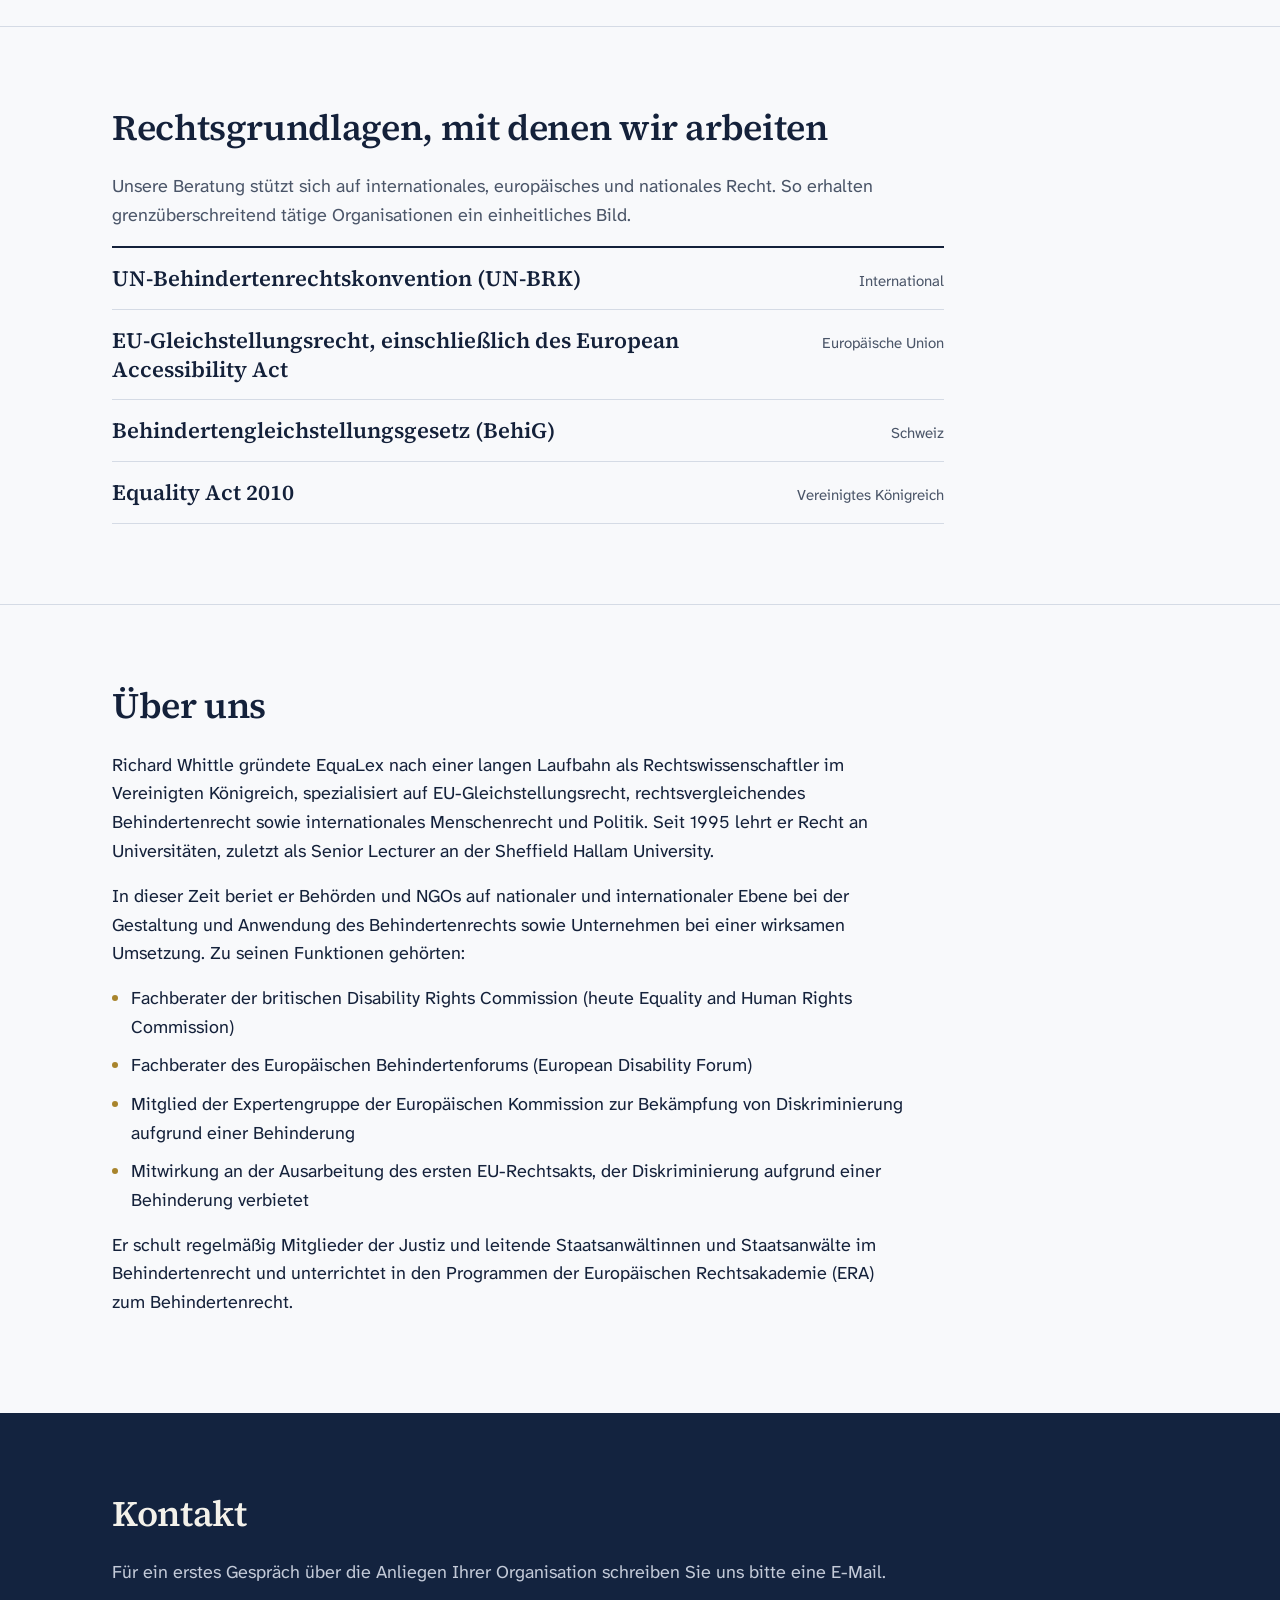
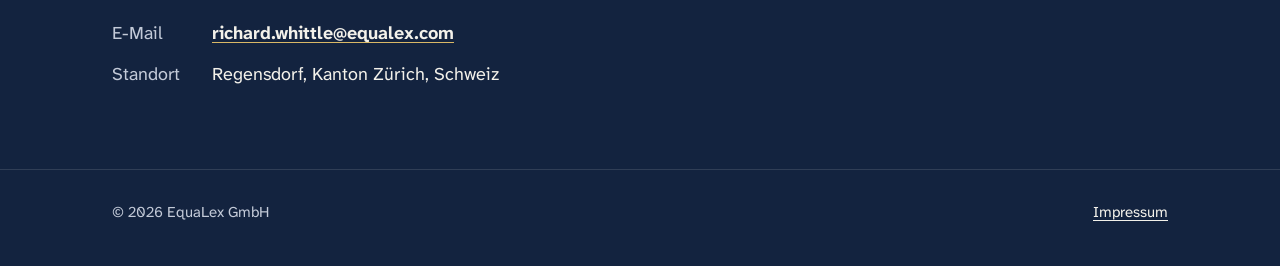
==== commit ed982984: "Replace wordmark with EquaLex logo rebuilt as vector artwork Traced the figure from the original log" ====
--- a/de/index.html
+++ b/de/index.html
@@ -11,14 +11,14 @@
 <link rel="alternate" hreflang="x-default" href="https://equalex.com/">
 <link rel="icon" href="../assets/favicon.svg" type="image/svg+xml">
 <link rel="preload" href="../assets/fonts/source-serif-4-latin-600-normal.woff2" as="font" type="font/woff2" crossorigin>
-<link rel="stylesheet" href="../assets/style.css?v=63ba7a40">
+<link rel="stylesheet" href="../assets/style.css?v=6b1eac02">
 </head>
 <body>
 <a class="skip" href="#main">Zum Inhalt springen</a>
 <div class="band">
 <header class="site-header">
   <div class="wrap">
-    <a class="wordmark" href="./" aria-label="EquaLex – Startseite"><svg viewBox="0 0 32 32" aria-hidden="true" focusable="false"><rect x="3" y="9" width="26" height="4.5" rx="0.5" fill="#d9b866"/><rect x="3" y="18.5" width="26" height="4.5" rx="0.5" fill="#d9b866"/></svg><span>EquaLex</span></a>
+    <a class="brand" href="./" aria-label="EquaLex – Startseite"><svg class="logo" viewBox="2 4 396 140" aria-hidden="true" focusable="false"><path class="logo-figure" d="M187.50 6.50 C199.38 6.50 209.00 21.70 209.00 40.45 C209.00 59.20 199.38 74.40 187.50 74.40 C175.63 74.40 166.00 59.20 166.00 40.45 C166.00 21.70 175.63 6.50 187.50 6.50Z M337.00 134.50 C340.80 134.25 343.99 133.61 347.31 132.44 C354.56 129.88 359.92 124.31 362.48 116.69 C363.40 113.95 364.27 108.89 364.08 107.37 C363.91 106.09 363.62 106.09 362.95 107.37 C362.14 108.92 360.98 109.96 358.75 111.16 C356.52 112.36 352.62 113.56 349.50 114.00 C346.52 114.42 339.60 114.54 333.95 114.27 C330.52 114.11 329.95 114.02 328.78 113.52 C326.94 112.72 325.94 112.67 325.41 113.36 C325.04 113.85 325.29 114.59 326.73 117.30 C326.95 117.70 327.12 118.16 327.12 118.32 C327.12 118.75 326.50 119.20 325.78 119.30 C324.53 119.46 321.53 120.24 320.34 120.71 C319.61 121.00 318.75 121.46 318.17 121.88 C316.25 123.26 315.84 124.69 316.78 126.67 C317.50 128.17 320.14 130.77 322.55 132.36 C324.57 133.69 324.85 133.79 327.68 134.14 C331.03 134.56 334.19 134.69 337.00 134.50Z M45.44 133.24 C48.80 132.86 49.29 132.73 50.59 131.92 C52.62 130.65 53.63 129.84 55.20 128.22 C57.11 126.26 57.69 125.26 57.69 123.86 C57.69 121.63 55.28 119.90 50.64 118.80 C49.65 118.57 48.56 118.34 48.22 118.30 C47.50 118.20 46.88 117.75 46.88 117.32 C46.88 117.16 47.05 116.70 47.27 116.30 C48.71 113.59 48.96 112.85 48.59 112.36 C48.06 111.67 47.06 111.72 45.22 112.52 C44.05 113.02 43.48 113.11 40.05 113.27 C34.40 113.54 27.48 113.42 24.50 113.00 C21.38 112.56 17.48 111.36 15.25 110.16 C13.02 108.96 11.86 107.92 11.05 106.37 C9.73 103.86 9.49 106.61 10.57 111.94 C12.50 121.53 18.21 128.44 26.69 131.44 C32.33 133.44 38.48 134.03 45.44 133.24Z M364.69 104.97 C365.15 103.94 365.78 102.03 365.95 101.16 C366.05 100.63 366.24 99.83 366.38 99.38 C366.70 98.36 366.94 96.73 367.13 94.31 C367.31 92.01 366.99 88.68 366.44 87.10 C366.26 86.60 366.03 85.85 365.92 85.44 C365.56 84.02 364.28 81.29 363.17 79.56 C360.20 74.91 355.58 71.06 348.27 67.14 C347.36 66.65 346.59 66.25 346.56 66.25 C346.54 66.25 346.05 66.03 345.48 65.76 C343.31 64.75 341.92 64.14 341.44 64.00 C341.16 63.91 340.74 63.74 340.50 63.62 C339.79 63.27 334.43 61.51 332.85 61.11 C332.04 60.91 331.22 60.69 331.03 60.61 C330.84 60.54 330.12 60.35 329.44 60.19 C328.75 60.03 327.74 59.79 327.19 59.65 C323.53 58.74 316.55 57.39 313.73 57.05 C312.93 56.95 311.86 56.79 311.35 56.68 C310.52 56.50 308.30 56.21 303.81 55.69 C302.92 55.58 301.37 55.39 300.38 55.25 C299.38 55.12 297.44 54.95 296.06 54.87 C293.21 54.71 290.88 54.46 290.27 54.24 C289.98 54.14 289.62 54.13 289.08 54.20 C288.66 54.26 285.42 54.32 281.88 54.32 C271.21 54.34 264.10 54.48 262.69 54.69 C261.95 54.80 259.55 54.92 256.88 55.00 C251.96 55.13 250.89 55.23 248.95 55.69 C248.25 55.86 246.84 56.08 245.81 56.18 C244.78 56.29 243.63 56.46 243.25 56.56 C242.42 56.78 240.42 57.08 238.59 57.25 C237.84 57.31 236.88 57.48 236.46 57.61 C236.03 57.74 235.23 57.92 234.68 58.00 C234.14 58.08 233.49 58.23 233.25 58.33 C232.83 58.51 232.82 58.52 233.06 58.70 C233.51 59.03 235.11 58.98 237.07 58.55 C238.71 58.20 242.18 57.99 247.25 57.93 C249.07 57.91 251.60 57.80 252.86 57.69 C254.87 57.51 255.43 57.51 257.36 57.65 C259.52 57.81 263.26 57.84 264.22 57.71 C264.49 57.67 265.49 57.69 266.45 57.76 C267.40 57.83 269.40 57.93 270.88 57.99 C272.35 58.05 274.52 58.19 275.69 58.29 C279.66 58.65 280.81 58.76 282.62 58.94 C284.59 59.13 288.21 59.68 288.81 59.89 C289.02 59.96 289.79 60.07 290.52 60.13 C291.25 60.20 292.49 60.39 293.27 60.55 C294.05 60.72 295.02 60.89 295.44 60.94 C295.85 60.99 296.65 61.13 297.22 61.26 C297.79 61.39 298.66 61.56 299.16 61.63 C300.85 61.88 303.31 62.39 305.56 62.96 C306.80 63.27 308.35 63.65 309.00 63.81 C309.65 63.96 310.61 64.21 311.12 64.35 C311.64 64.50 312.99 64.87 314.12 65.17 C315.26 65.48 316.75 65.92 317.44 66.17 C320.58 67.28 321.72 67.68 323.88 68.42 C325.15 68.86 326.98 69.57 327.94 70.00 C328.90 70.42 330.10 70.94 330.59 71.13 C331.09 71.33 331.63 71.58 331.79 71.68 C331.95 71.79 332.39 71.98 332.78 72.12 C335.00 72.88 343.94 77.72 346.31 79.44 C352.04 83.60 355.64 86.86 358.12 90.15 C359.65 92.18 362.61 97.56 363.00 99.00 C363.08 99.31 363.28 99.96 363.44 100.44 C363.67 101.10 363.77 101.80 363.86 103.22 C363.92 104.26 364.01 105.17 364.06 105.24 C364.22 105.50 364.51 105.37 364.69 104.97Z M9.94 104.24 C9.99 104.17 10.08 103.26 10.14 102.22 C10.23 100.80 10.33 100.10 10.56 99.44 C10.72 98.96 10.92 98.31 11.00 98.00 C11.39 96.56 14.35 91.18 15.88 89.15 C18.36 85.86 21.96 82.60 27.69 78.44 C30.06 76.72 39.00 71.88 41.22 71.12 C41.61 70.98 42.05 70.79 42.21 70.68 C42.37 70.58 42.91 70.33 43.41 70.13 C43.90 69.94 45.10 69.42 46.06 69.00 C47.02 68.57 48.85 67.86 50.12 67.42 C52.28 66.68 53.42 66.28 56.56 65.17 C57.25 64.92 58.74 64.48 59.88 64.17 C61.01 63.87 62.36 63.50 62.88 63.35 C63.39 63.21 64.35 62.96 65.00 62.81 C65.65 62.65 67.20 62.27 68.44 61.96 C70.69 61.39 73.15 60.88 74.84 60.63 C75.34 60.56 76.21 60.39 76.78 60.26 C77.35 60.13 78.15 59.99 78.56 59.94 C78.97 59.89 79.95 59.72 80.73 59.55 C81.51 59.39 82.75 59.20 83.48 59.13 C84.21 59.07 84.98 58.96 85.19 58.89 C85.79 58.68 89.41 58.13 91.38 57.94 C93.19 57.76 94.34 57.65 98.31 57.29 C99.48 57.19 101.65 57.05 103.12 56.99 C104.60 56.93 106.60 56.83 107.55 56.76 C108.51 56.69 109.51 56.67 109.78 56.71 C110.74 56.84 114.48 56.81 116.64 56.65 C118.57 56.51 119.13 56.51 121.14 56.69 C122.40 56.80 124.93 56.91 126.75 56.93 C131.82 56.99 135.29 57.20 136.93 57.55 C138.89 57.98 140.49 58.03 140.94 57.70 C141.18 57.52 141.17 57.51 140.75 57.33 C140.51 57.23 139.86 57.08 139.32 57.00 C138.77 56.92 137.97 56.74 137.54 56.61 C137.12 56.48 136.16 56.31 135.41 56.25 C133.58 56.08 131.58 55.78 130.75 55.56 C130.37 55.46 129.22 55.29 128.19 55.18 C127.16 55.08 125.75 54.86 125.05 54.69 C123.11 54.23 122.04 54.13 117.12 54.00 C114.45 53.92 112.05 53.80 111.31 53.69 C109.90 53.48 102.79 53.34 92.12 53.32 C88.58 53.32 85.34 53.26 84.92 53.20 C84.38 53.13 84.02 53.14 83.73 53.24 C83.12 53.46 80.79 53.71 77.94 53.87 C76.56 53.95 74.62 54.12 73.62 54.25 C72.63 54.39 71.08 54.58 70.19 54.69 C65.70 55.21 63.48 55.50 62.65 55.68 C62.14 55.79 61.07 55.95 60.27 56.05 C57.45 56.39 50.47 57.74 46.81 58.65 C46.26 58.79 45.25 59.03 44.56 59.19 C43.88 59.35 43.16 59.54 42.97 59.61 C42.78 59.69 41.96 59.91 41.15 60.11 C39.57 60.51 34.21 62.27 33.50 62.62 C33.26 62.74 32.84 62.91 32.56 63.00 C32.08 63.14 30.69 63.75 28.52 64.76 C27.95 65.03 27.46 65.25 27.44 65.25 C27.41 65.25 26.64 65.65 25.73 66.14 C18.42 70.06 13.80 73.91 10.83 78.56 C9.72 80.29 8.44 83.02 8.08 84.44 C7.97 84.85 7.74 85.60 7.56 86.10 C7.01 87.68 6.69 91.01 6.87 93.31 C7.06 95.73 7.30 97.36 7.62 98.38 C7.76 98.83 7.95 99.63 8.05 100.16 C8.22 101.03 8.85 102.94 9.31 103.97 C9.49 104.37 9.78 104.50 9.94 104.24Z"/><path class="logo-equa" d="M63.81107281344248 123.8V120.076604911676L72.28500646273159 119.56303317535544H73.24795346833261V123.8ZM69.52455838000861 123.8Q69.58875484704869 120.52598018095648 69.58875484704869 117.28405859543301Q69.58875484704869 114.04213700990952 69.58875484704869 110.73601895734598Q69.58875484704869 107.42990090478241 69.58875484704869 104.1558810857389V100.81766479965532Q69.58875484704869 97.5436449806118 69.58875484704869 94.26962516156829Q69.58875484704869 90.99560534252477 69.58875484704869 87.72158552348125Q69.58875484704869 84.44756570443774 69.52455838000861 81.17354588539422H78.4478672985782Q78.4478672985782 84.38336923739766 78.41576906505816 87.65738905644118Q78.38367083153813 90.93140887548469 78.38367083153813 94.20542869452821Q78.38367083153813 97.47944851357173 78.38367083153813 100.81766479965532V103.83489875053856Q78.38367083153813 107.23731150366221 78.38367083153813 110.57552778974579Q78.38367083153813 113.91374407582938 78.41576906505816 117.21986212839293Q78.4478672985782 120.52598018095648 78.4478672985782 123.8ZM74.14670400689359 123.8V119.94821197759586H95.71671693235675L93.14885825075399 122.25928479103834L95.26734166307627 112.11624299870745H99.76109435588108L99.24752261956053 123.8ZM73.95411460577337 103.89909521757863V100.11150366221456H89.10448082722965V103.89909521757863ZM87.69215855234813 109.29159844894441 86.5366221456269 102.67936234381732V101.13864713485566L87.69215855234813 94.71900043084877H91.47975010771219V109.29159844894441ZM63.81107281344248 84.89694097371822V81.17354588539422H73.24795346833261V85.41051271003877H72.28500646273159ZM93.98341232227489 92.53632055148643 91.86492890995261 82.71426109435588 94.49698405859544 85.02533390779836H74.14670400689359V81.17354588539422H97.96359327875916L98.47716501507972 92.53632055148643ZM119.7903920723826 138.50099095217578V135.03438173201206L127.30137871607067 134.39241706161138H131.02477380439467L137.9579922447221 135.03438173201206V138.50099095217578ZM115.29663937957778 124.69875053856096Q111.57324429125379 124.69875053856096 108.58810857389058 122.74075829383887Q105.60297285652737 120.78276604911676 103.93386471348558 117.0914691943128Q102.26475657044378 113.40017233950883 102.26475657044378 108.13606204222317Q102.26475657044378 102.80775527789746 104.06225764756572 99.0201637225334Q105.85975872468765 95.23257216716932 108.973287376131 93.21038345540714Q112.08681602757433 91.18819474364497 115.93860404997847 91.18819474364497Q118.18548039638088 91.18819474364497 119.91878500646274 91.89435588108573Q121.6520896165446 92.60051701852649 123.00021542438606 93.94864282636794Q124.3483412322275 95.29676863420939 125.56807410598881 97.09426971133132H127.75075398535115L127.42977165015081 101.39543300301594Q125.05450236966826 98.69918138733304 123.09651012494615 97.4473502800517Q121.13851788022406 96.19551917277036 118.7632485997415 96.19551917277036Q116.45217578629902 96.19551917277036 114.6546747091771 97.4473502800517Q112.85717363205517 98.69918138733304 111.79793192589403 101.29913830245584Q110.73869021973289 103.89909521757863 110.73869021973289 107.94347264110297Q110.73869021973289 111.92365359758725 111.76583369237399 114.45941404566997Q112.79297716501509 116.99517449375269 114.59047824213702 118.214907367514Q116.38797931925896 119.4346402412753 118.69905213270144 119.4346402412753Q121.33110728134426 119.4346402412753 123.28909952606637 117.99021973287375Q125.24709177078847 116.5457992244722 127.30137871607067 113.91374407582938L127.62236105127101 118.15071090047392H125.24709177078847Q124.09155536406723 120.14080137871606 122.77552778974581 121.58522188711763Q121.4595002154244 123.02964239551918 119.66199913830246 123.86419646704007Q117.86449806118054 124.69875053856096 115.29663937957778 124.69875053856096ZM125.24709177078847 138.50099095217578Q125.31128823782853 136.38250753985352 125.31128823782853 134.23192589401123Q125.31128823782853 132.0813442481689 125.34338647134857 129.93076260232658Q125.3754847048686 127.78018095648427 125.3754847048686 125.661697544162L125.63227057302888 118.34330030159414L125.24709177078847 117.89392503231366V97.09426971133132L125.50387763894875 97.03007324429124L130.70379146919433 91.50917707884531L133.4000430848772 91.83015941404567L133.33584661783715 99.98311072813442V125.40491167600172Q133.33584661783715 127.58759155536407 133.33584661783715 129.7702714347264Q133.33584661783715 131.95295131408875 133.36794485135718 134.1356311934511Q133.4000430848772 136.31831107281343 133.4000430848772 138.50099095217578ZM151.6318397242568 124.69875053856096Q147.138087031452 124.69875053856096 144.69862128392936 121.97040068935803Q142.25915553640672 119.2420508401551 142.25915553640672 113.40017233950883L142.45174493752694 95.16837570012925L144.57022834984923 97.67203791469194L137.63700990952177 96.19551917277036V93.17828522188711L148.5504093063335 91.76596294700559L150.47630331753555 92.15114174924601L150.34791038345543 100.36828953037484V112.37302886686773Q150.34791038345543 115.77544161999138 151.5355450236967 117.21986212839293Q152.72317966393797 118.66428263679448 155.1626454114606 118.66428263679448Q156.70336062042225 118.66428263679448 158.27617406290392 118.1186126669539Q159.84898750538562 117.5729426971133 161.38970271434727 116.57789745799224Q162.93041792330894 115.58285221887117 164.40693666523052 114.23472641102973L164.98470486859114 117.3803532959931H163.05881085738906Q161.71068504954764 119.56303317535544 159.97738043946578 121.2000430848772Q158.24407582938392 122.83705299439896 156.1897888841017 123.76790176647995Q154.1355019388195 124.69875053856096 151.6318397242568 124.69875053856096ZM164.08595433003018 124.37776820336062 163.37979319258943 117.05937096079276 163.05881085738906 116.99517449375269 163.12300732442915 97.09426971133132 158.4366652305041 96.19551917277036V93.24248168892719L169.2216716932357 91.76596294700559L171.21176217147783 92.15114174924601L171.08336923739768 100.36828953037484V119.75562257647566L175.64131839724257 120.65437311503662V123.8ZM186.3621283929341 124.76294700560103Q182.6387333046101 124.76294700560103 180.10297285652737 122.58026712623868Q177.56721240844465 120.39758724687634 177.56721240844465 116.353209823352Q177.56721240844465 113.97794054286945 178.6264541146058 112.08414476518742Q179.68569582076694 110.19034898750539 182.18935803532963 108.71383024558381Q184.6930202498923 107.23731150366221 188.92998707453685 106.14597156398104Q190.72748815165878 105.63239982766049 192.46079276174066 105.18302455838Q194.19409737182252 104.73364928909952 195.92740198190438 104.252175786299Q197.66070659198624 103.77070228349848 199.3940112020681 103.38552348125808V106.08177509694097Q197.2755277897458 106.72373976734166 195.12494614390351 107.39780267126238Q192.9743644980612 108.07186557518311 190.85588108573893 108.7138302455838Q188.67320120637658 109.35579491598449 187.45346833261527 110.28664368806548Q186.23373545885397 111.21749246014649 185.75226195605345 112.34093063334768Q185.27078845325292 113.46436880654889 185.27078845325292 114.81249461439035Q185.27078845325292 117.05937096079276 186.6510124946144 118.3112020680741Q188.0312365359759 119.56303317535544 190.34230934941837 119.56303317535544Q191.62623869021974 119.56303317535544 192.78177509694098 119.08155967255493Q193.93731150366224 118.60008616975442 195.22124084446364 117.70133563119344Q196.505170185265 116.80258509263248 198.23847479534686 115.39026281775097L198.62365359758726 118.92106850495476H196.0557949159845Q194.8360620422232 120.52598018095648 193.55213270142184 121.84200775527789Q192.26820336062045 123.1580353295993 190.56699698405862 123.96049116760017Q188.8657906074968 124.76294700560103 186.3621283929341 124.76294700560103ZM203.63097802671265 124.6345540715209Q200.48535114174928 124.6345540715209 198.68785006462736 122.86915122791899Q196.8903489875054 121.1037483843171 196.63356311934513 117.76553209823352L196.4409737182249 117.63713916415338V102.03739767341662Q196.4409737182249 99.21275312365358 195.7669108143042 97.60784144765186Q195.09284791038348 96.00292977165014 193.712623869022 95.32886686772942Q192.3323998276605 94.65480396380869 190.21391641533825 94.65480396380869Q188.67320120637658 94.65480396380869 187.22878069797503 94.91158983196897Q185.78436018957348 95.16837570012925 184.24364498061183 95.74614390348987L187.26087893149506 92.9856958207669L186.5547177940543 98.3781990521327Q186.3621283929341 100.94605773373546 185.20659198621286 102.1015941404567Q184.05105557949162 103.25713054717794 182.38194743644982 103.25713054717794Q180.64864282636796 103.25713054717794 179.71779405428697 102.39047824213701Q178.78694528220598 101.52382593709608 178.4659629470056 100.17570012925462Q179.17212408444638 96.00292977165014 182.86342093925035 93.59556225764756Q186.5547177940543 91.18819474364497 192.52498922878073 91.18819474364497Q196.37677725118485 91.18819474364497 199.00883239982767 92.34373115036621Q201.64088754847052 93.49926755708745 203.021111589832 96.00292977165014Q204.40133563119346 98.50659198621284 204.40133563119346 102.61516587677724V116.86678155967255Q204.40133563119346 118.4074967686342 204.97910383455408 119.11365790607496Q205.5568720379147 119.81981904351572 206.64821197759588 119.81981904351572Q207.35437311503665 119.81981904351572 207.9642395519173 119.56303317535546Q208.57410598879795 119.30624730719518 209.0876777251185 118.92106850495476L210.24321413183975 121.23214131839724Q209.21607065919864 122.7728565273589 207.54696251615684 123.70370529943989Q205.87785437311504 124.6345540715209 203.63097802671265 124.6345540715209Z"/><path class="logo-lex" d="M216.66286083584663 138.7V134.976604911676L225.13679448513574 134.46303317535543H226.09974149073676V138.7ZM222.37634640241276 138.7Q222.44054286945283 135.4259801809565 222.44054286945283 132.15196036191298Q222.44054286945283 128.87794054286945 222.44054286945283 125.668117190866Q222.44054286945283 122.45829383886255 222.44054286945283 119.37686342093923V115.71766479965531Q222.44054286945283 112.37944851357173 222.44054286945283 109.10542869452821Q222.44054286945283 105.8314088754847 222.44054286945283 102.55738905644118Q222.44054286945283 99.28336923739766 222.37634640241276 96.07354588539421H231.29965532098234Q231.29965532098234 99.34756570443773 231.2675570874623 102.58948728996121Q231.23545885394228 105.8314088754847 231.23545885394228 109.10542869452821Q231.23545885394228 112.37944851357173 231.23545885394228 115.71766479965531V119.63364928909951Q231.23545885394228 122.58668677294268 231.23545885394228 125.7644118914261Q231.23545885394228 128.94213700990952 231.2675570874623 132.184058595433Q231.29965532098234 135.4259801809565 231.29965532098234 138.7ZM226.99849202929772 138.7V134.78401551055578H247.47716501507972L244.8451098664369 137.09508832399825L247.22037914691944 125.79651012494614H251.77832830676434L251.20056010340372 138.7ZM216.66286083584663 99.79694097371821V96.07354588539421H237.65510555794918V99.79694097371821L228.60340370529946 100.31051271003876H225.13679448513574ZM270.1385178802241 139.59875053856095Q265.19538991813874 139.59875053856095 261.5361912968548 137.6086600603188Q257.8769926755709 135.61856958207667 255.91900043084877 131.95937096079274Q253.9610081861267 128.30017233950883 253.9610081861267 123.1644549763033Q253.9610081861267 118.02873761309779 255.9831968978889 114.17694959069365Q258.00538560965106 110.32516156828952 261.6003877638949 108.20667815596724Q265.19538991813874 106.08819474364498 269.75333907798364 106.08819474364498Q273.86191296854804 106.08819474364498 276.9112451529513 107.6931064196467Q279.9605773373546 109.29801809564842 281.6296854803964 112.21895734597155Q283.2987936234382 115.13989659629469 283.2987936234382 119.12007755277897Q283.2987936234382 120.40400689358034 283.1704006893581 121.46324859974148Q283.04200775527795 122.52249030590261 282.8494183541577 123.3570443774235H258.904136148212V120.14722102542007H273.66932356742785Q274.9532529082292 119.63364928909951 275.3705299439897 118.76699698405858Q275.78780697975014 117.90034467901765 275.78780697975014 116.48802240413613Q275.78780697975014 114.24114605773372 275.04954760878934 112.70043084877207Q274.31128823782853 111.15971563981041 272.9631624299871 110.35725980180956Q271.6150366221457 109.5548039638087 269.6891426109436 109.5548039638087Q267.57065919862134 109.5548039638087 265.90155105557955 110.83873330461007Q264.23244291253775 112.12266264541145 263.2373976734167 114.88311072813441Q262.2423524342956 117.64355881085737 262.2423524342956 122.20150797070227Q262.2423524342956 126.18168892718654 263.558380008617 128.87794054286945Q264.87440758293843 131.57419215855234 267.1533821628609 132.95441619991382Q269.4323567427833 134.3346402412753 272.3853942266265 134.3346402412753Q275.53102111158984 134.3346402412753 277.61740629039207 133.24330030159413Q279.70379146919436 132.15196036191296 281.3087031451961 130.29026281775094L283.61977595863857 132.15196036191296Q282.2716501507971 134.3346402412753 280.44205084015516 136.03584661783714Q278.6124515295132 137.73705299439897 276.1087893149505 138.66790176647996Q273.6051271003878 139.59875053856095 270.1385178802241 139.59875053856095ZM284.5185264971995 138.7V135.29758724687633L290.36040499784576 134.84821197759584H292.47888841016805L297.9355881085739 135.29758724687633V138.7ZM285.930848772081 138.63580353295993 299.92567858681605 120.46820336062041 302.36514433433865 123.29284791038344H300.6318397242568L296.13808703145196 131.18901335631193L291.25915553640675 138.63580353295993ZM301.9799655320983 138.7V135.29758724687633L309.04157690650584 134.65562257647565H313.0217578629901L319.8907798362775 135.29758724687633V138.7ZM304.29103834554076 124.25579491598448 302.04416199913834 121.49534683326151H303.58487720809995L308.0144334338647 113.98436018957345L312.70077552778974 107.11533821628606H317.83649289099526ZM308.9773804394658 138.7 298.89853511417493 124.31999138302454 286.12343817320124 106.92274881516586H295.36772942697115L304.9971994829815 120.53239982766047L318.478457561396 138.7ZM284.77531236535975 110.26096510124944V106.92274881516586H302.1083584661784V110.26096510124944L295.68871176217147 111.09551917277034H291.58013787160706ZM306.0885394226627 110.26096510124944V106.92274881516586H318.92783283067644V110.26096510124944L313.0859543300302 111.09551917277034H311.4168461869884Z"/></svg></a>
     <nav class="site-nav" aria-label="Hauptnavigation">
       <ul>
         <li><a href="#leistungen">Leistungen</a></li>
--- a/assets/style.css
+++ b/assets/style.css
@@ -86,10 +86,12 @@
 .site-header { border-bottom: 1px solid rgb(255 255 255 / 0.12); }
 
 /* Wordmark: two equal bars (equality) beside the name set in the serif */
-.wordmark { display: inline-flex; align-items: center; gap: 0.6rem; text-decoration: none; color: var(--band-ink);
-  min-height: 44px; }
-.wordmark svg { width: 1.6rem; height: 1.6rem; flex: none; }
-.wordmark span { font-family: var(--serif); font-weight: 600; font-size: 1.6rem; letter-spacing: 0.01em; line-height: 1; }
+.brand { display: inline-flex; align-items: center; min-height: 44px; padding-block: 0.25rem; text-decoration: none; }
+.brand .logo { display: block; height: 3.4rem; width: auto; }
+@media (min-width: 52rem) { .brand .logo { height: 4rem; } }
+.logo-figure { fill: var(--gold); }
+.logo-equa { fill: var(--band-ink); }
+.logo-lex { fill: var(--band-soft); }
 
 .site-nav ul { display: flex; flex-wrap: wrap; gap: 0 1.25rem; list-style: none; margin: 0; padding: 0; font-size: var(--step--1); }
 .site-nav a { display: inline-flex; align-items: center; min-height: 44px; text-decoration: none; }
@@ -177,6 +179,6 @@
 
 @media (prefers-reduced-motion: no-preference) { html { scroll-behavior: smooth; } }
 @media (forced-colors: active) {
-  .wordmark svg rect { fill: CanvasText; }
+  .brand .logo path { fill: CanvasText; }
   .services li::before { background: CanvasText; }
 }
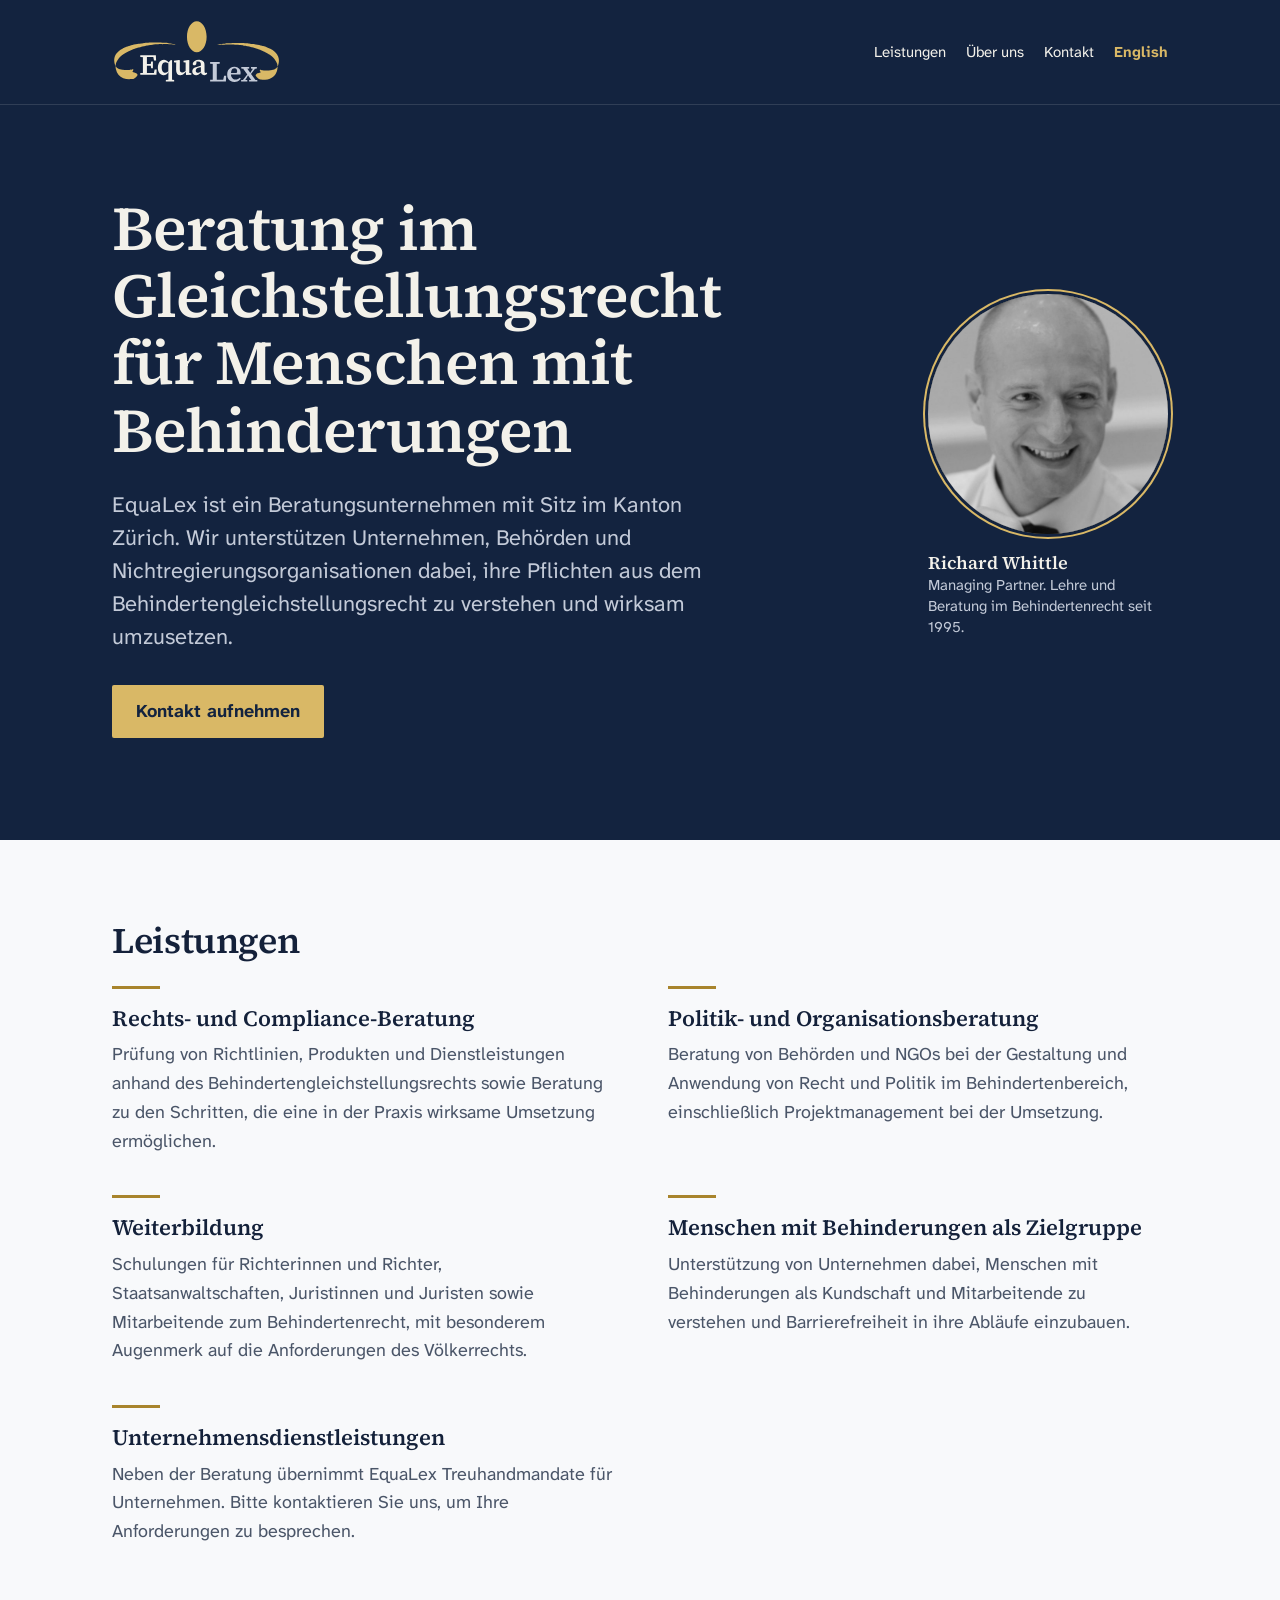
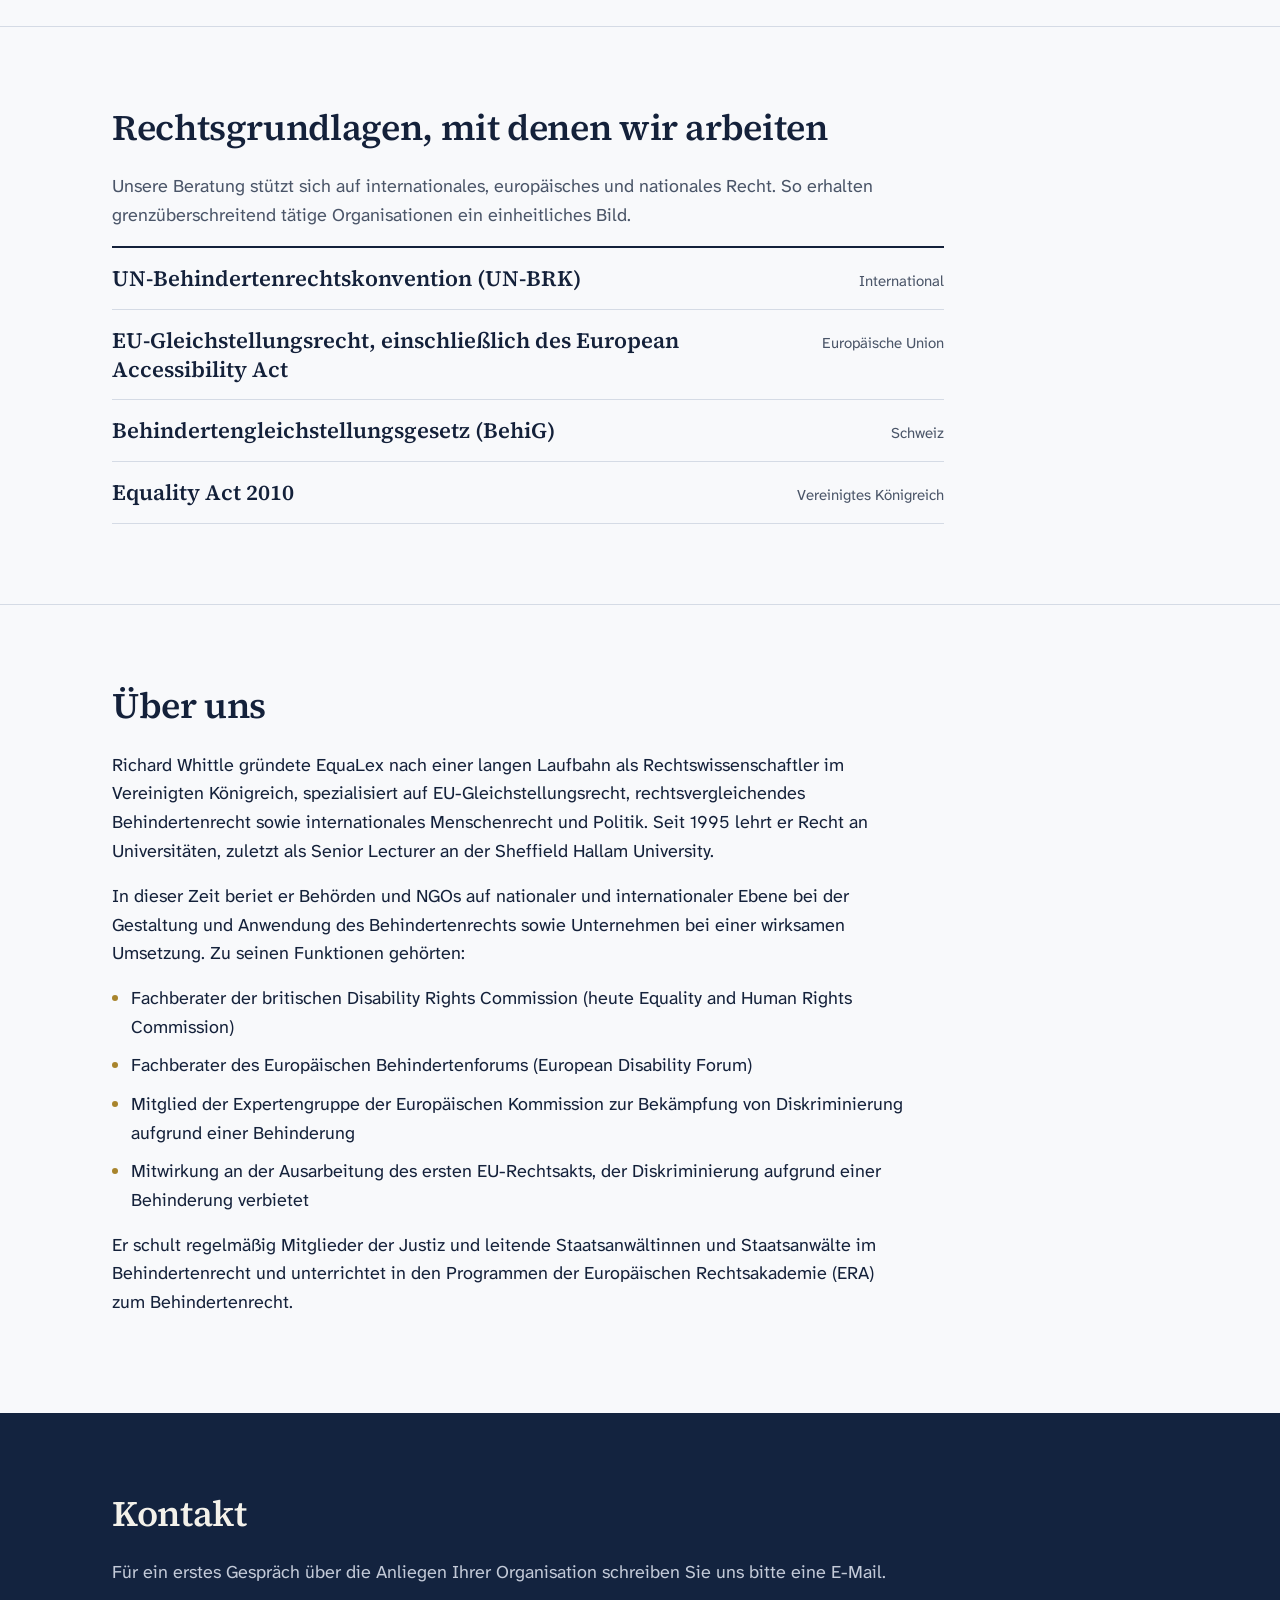
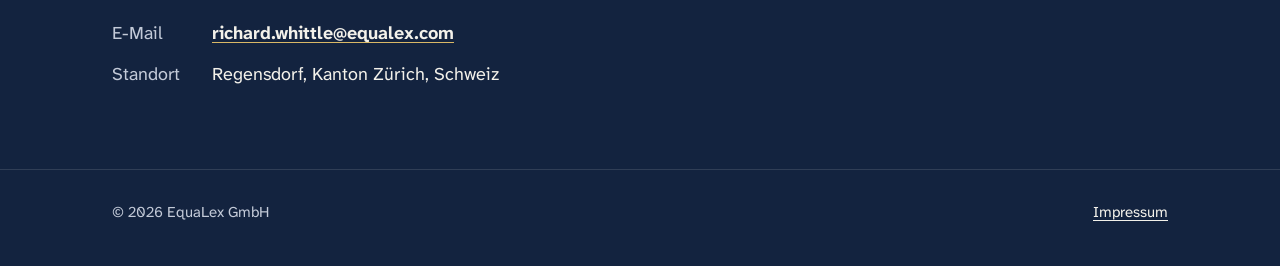
==== commit dc5daf37: "Use black-and-white portrait Co-Authored-By: Claude Opus 5.5 <noreply@anthropic.com> Claude-Session:" ====
--- a/de/index.html
+++ b/de/index.html
@@ -37,7 +37,7 @@
       <a class="button" href="#kontakt">Kontakt aufnehmen</a>
     </div>
     <figure>
-      <img src="../assets/img/richard-whittle-portrait.jpg" alt="Porträt von Richard Whittle" width="600" height="600">
+      <img src="../assets/img/richard-whittle-bw.jpg" alt="Porträt von Richard Whittle" width="600" height="600">
       <figcaption><strong>Richard Whittle</strong>Managing Partner. Lehre und Beratung im Behindertenrecht seit 1995.</figcaption>
     </figure>
   </div>
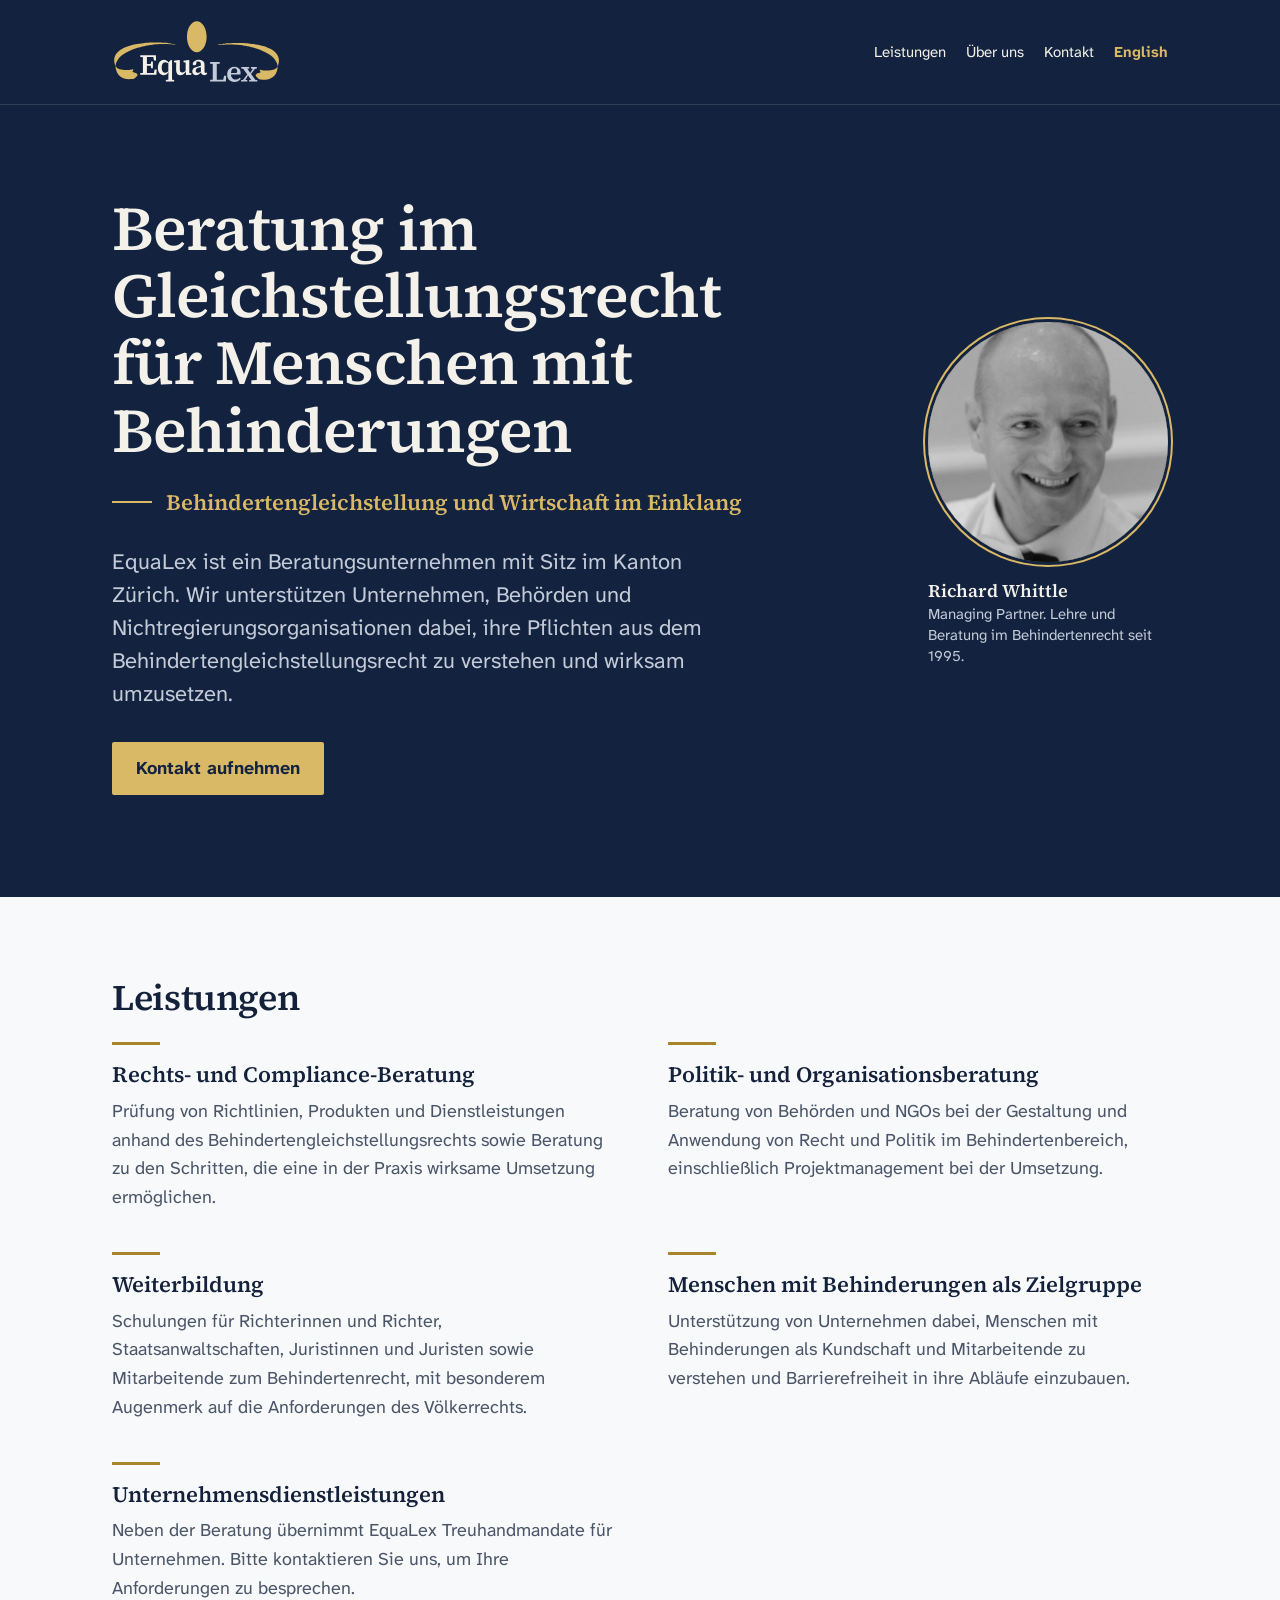
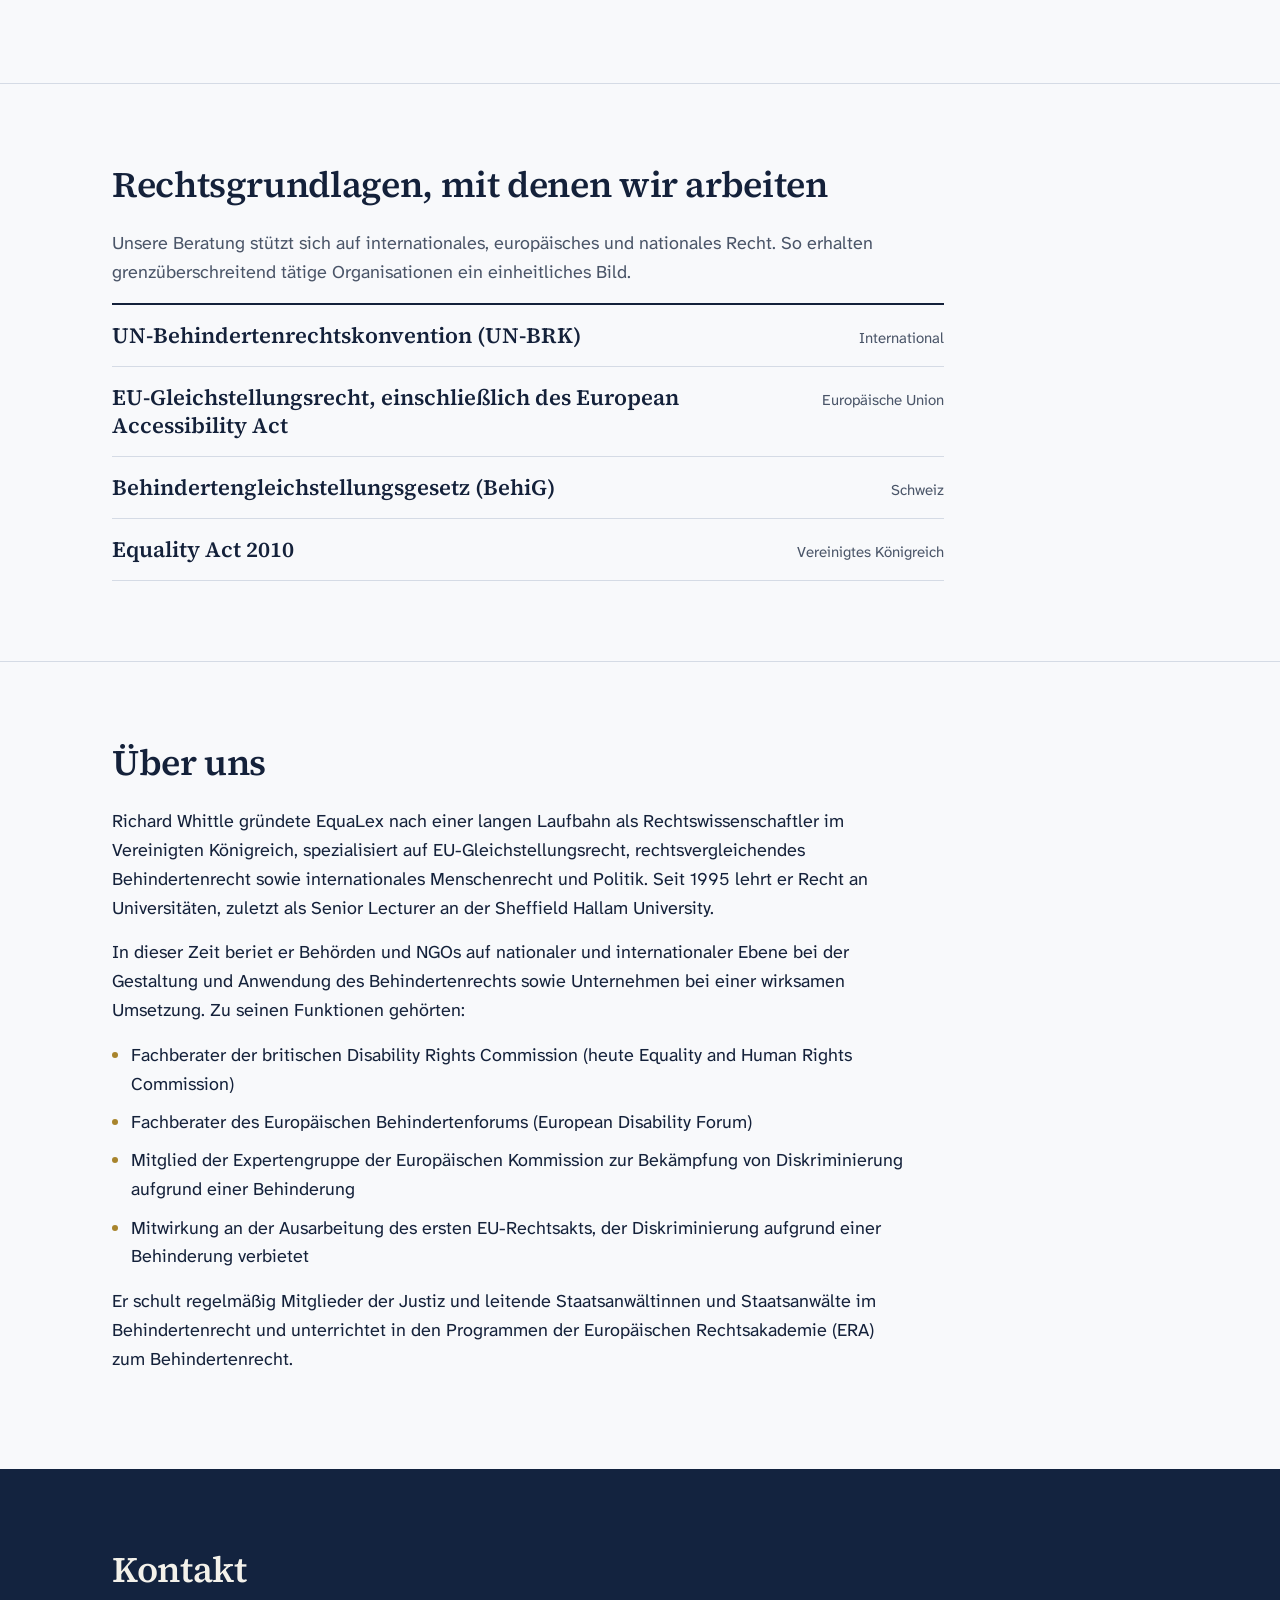
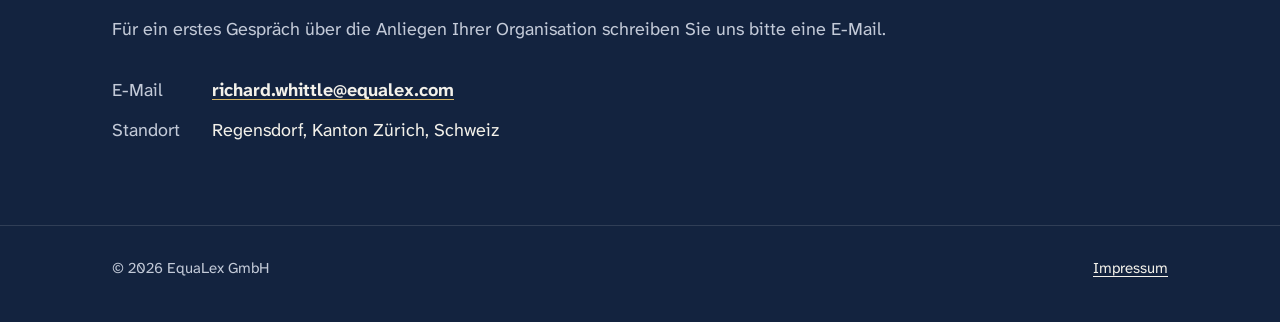
==== commit 73fe0a47: "Add strapline under the main headline (EN/DE) Co-Authored-By: Claude Opus 5.5 <noreply@anthropic.com" ====
--- a/de/index.html
+++ b/de/index.html
@@ -11,7 +11,7 @@
 <link rel="alternate" hreflang="x-default" href="https://equalex.com/">
 <link rel="icon" href="../assets/favicon.svg" type="image/svg+xml">
 <link rel="preload" href="../assets/fonts/source-serif-4-latin-600-normal.woff2" as="font" type="font/woff2" crossorigin>
-<link rel="stylesheet" href="../assets/style.css?v=6b1eac02">
+<link rel="stylesheet" href="../assets/style.css?v=0de61bb1">
 </head>
 <body>
 <a class="skip" href="#main">Zum Inhalt springen</a>
@@ -33,6 +33,7 @@
   <div class="wrap hero">
     <div>
       <h1>Beratung im Gleichstellungsrecht für Menschen mit Behinderungen</h1>
+      <p class="strapline">Behindertengleichstellung und Wirtschaft im Einklang</p>
       <p class="intro">EquaLex ist ein Beratungsunternehmen mit Sitz im Kanton Zürich. Wir unterstützen Unternehmen, Behörden und Nichtregierungsorganisationen dabei, ihre Pflichten aus dem Behindertengleichstellungsrecht zu verstehen und wirksam umzusetzen.</p>
       <a class="button" href="#kontakt">Kontakt aufnehmen</a>
     </div>
--- a/assets/style.css
+++ b/assets/style.css
@@ -102,6 +102,9 @@
   grid-template-columns: minmax(0, 1fr); }
 @media (min-width: 52rem) { .hero { grid-template-columns: minmax(0, 1fr) 15rem; } }
 .hero h1 { font-size: var(--step-3); line-height: 1.08; letter-spacing: -0.015em; margin: 0 0 1.5rem; max-width: 18ch; }
+.hero .strapline { display: flex; align-items: center; gap: 0.85rem; margin: 0 0 1.75rem;
+  font-family: var(--serif); font-weight: 600; font-size: var(--step-1); line-height: 1.3; color: var(--gold); }
+.hero .strapline::before { content: ""; flex: none; width: 2.5rem; height: 2px; background: var(--gold); }
 .hero .intro { font-size: var(--step-1); line-height: 1.5; color: var(--band-soft); max-width: 40rem; margin: 0 0 2rem; }
 .hero .button { display: inline-flex; align-items: center; min-height: 48px; padding: 0.75rem 1.5rem;
   background: var(--gold); color: var(--band); font-weight: 700; text-decoration: none; border-radius: 2px; }
